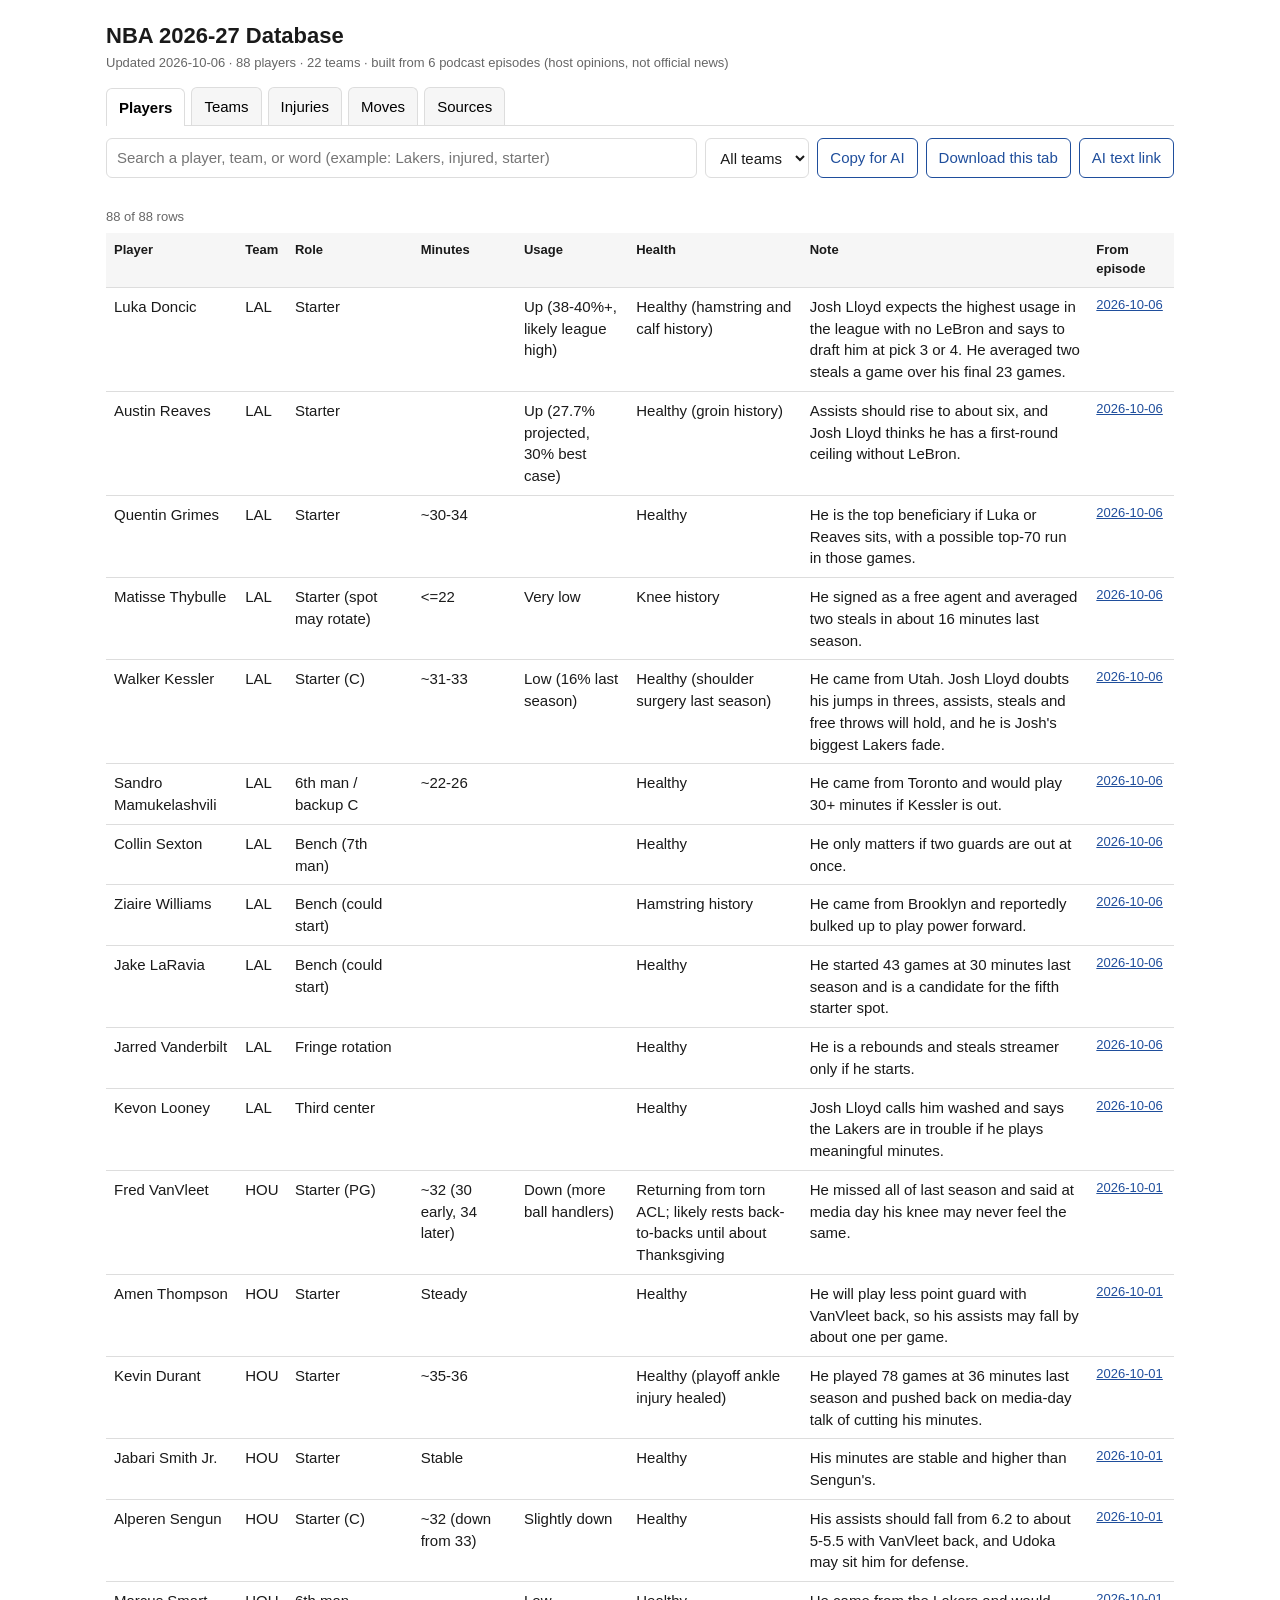
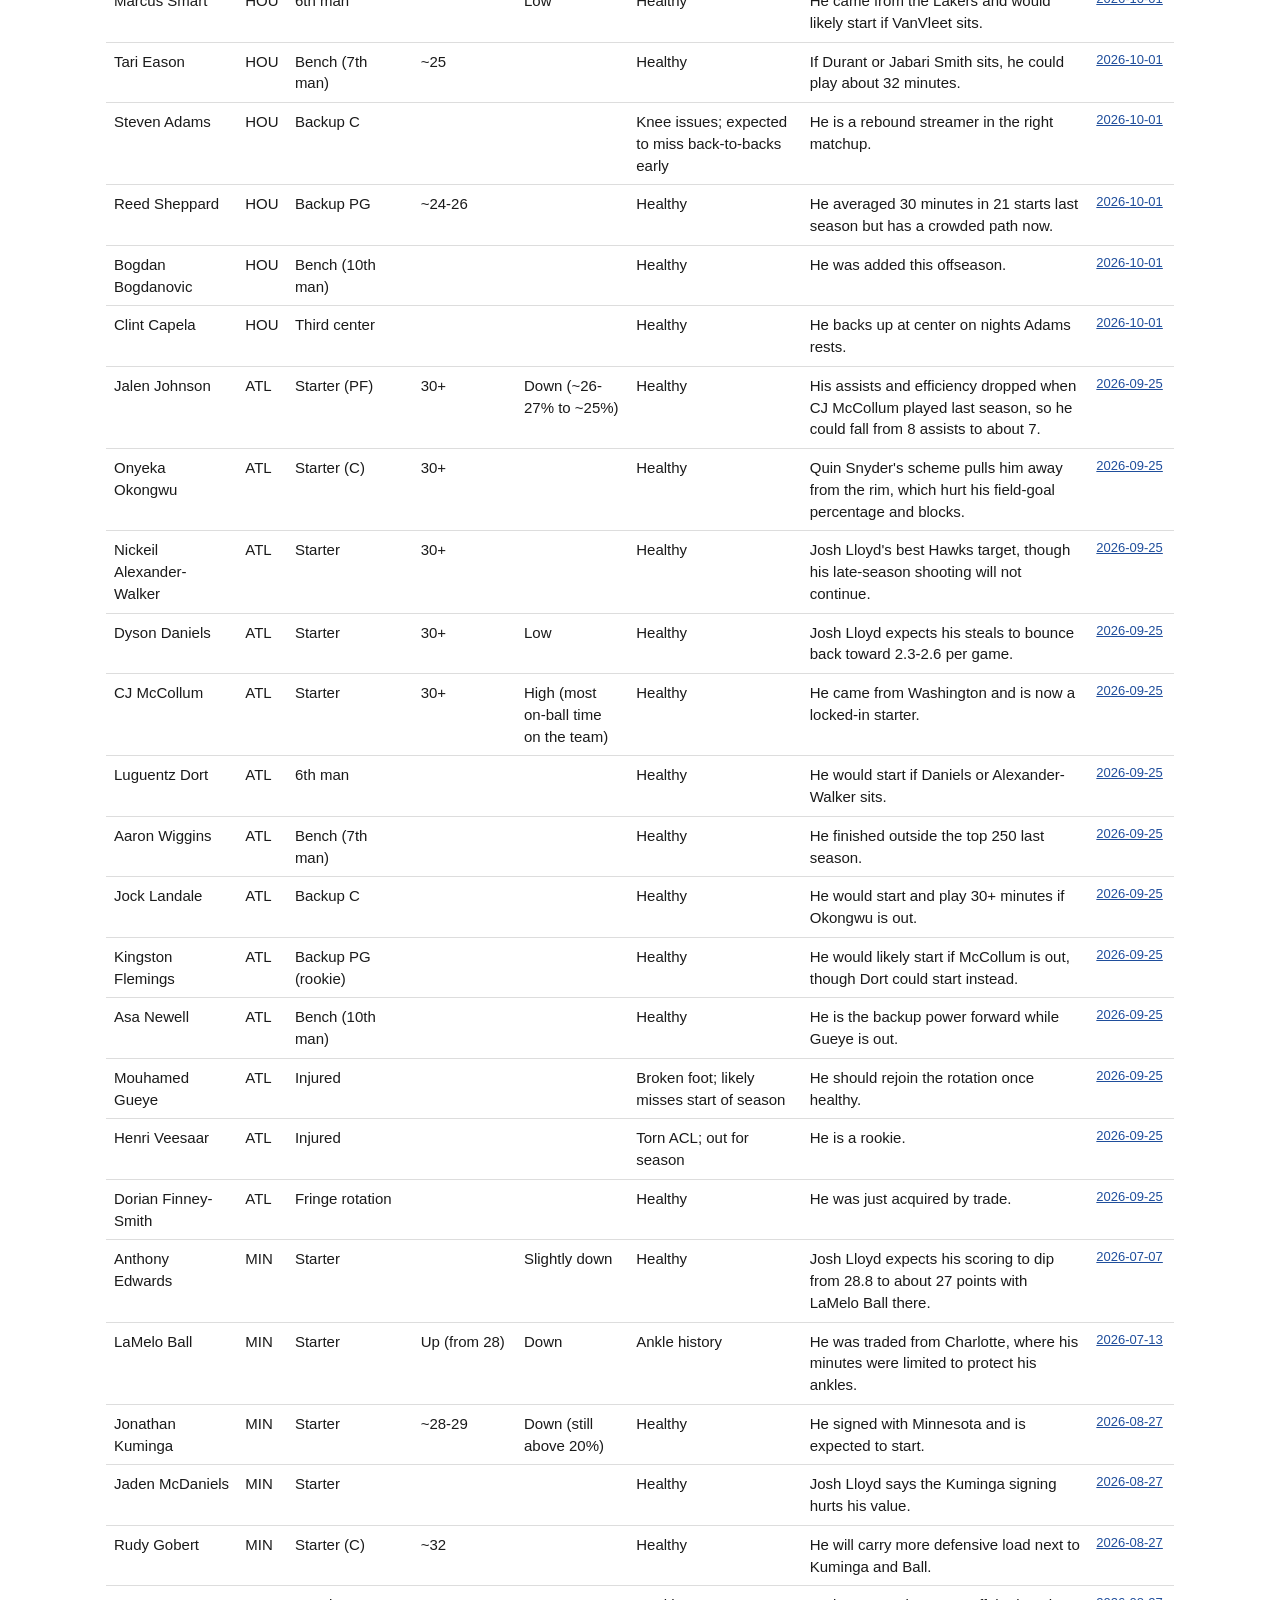
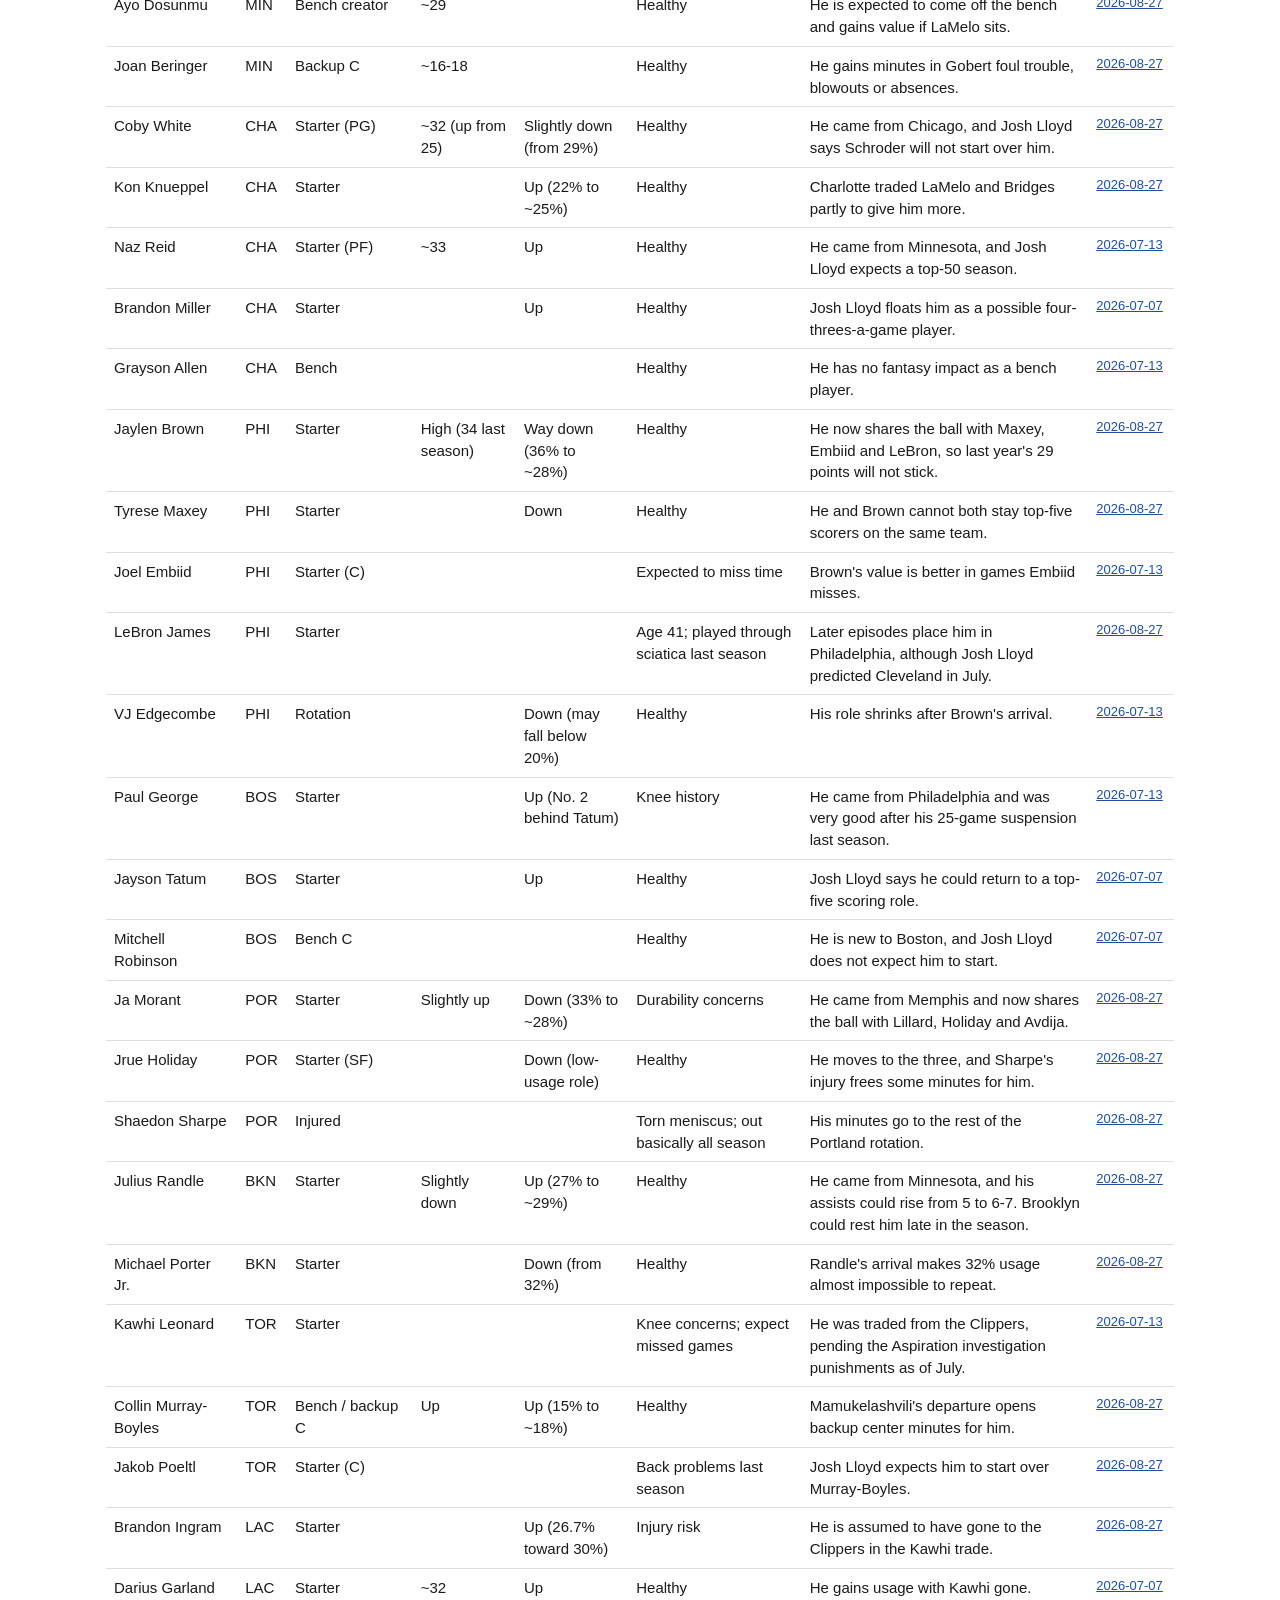
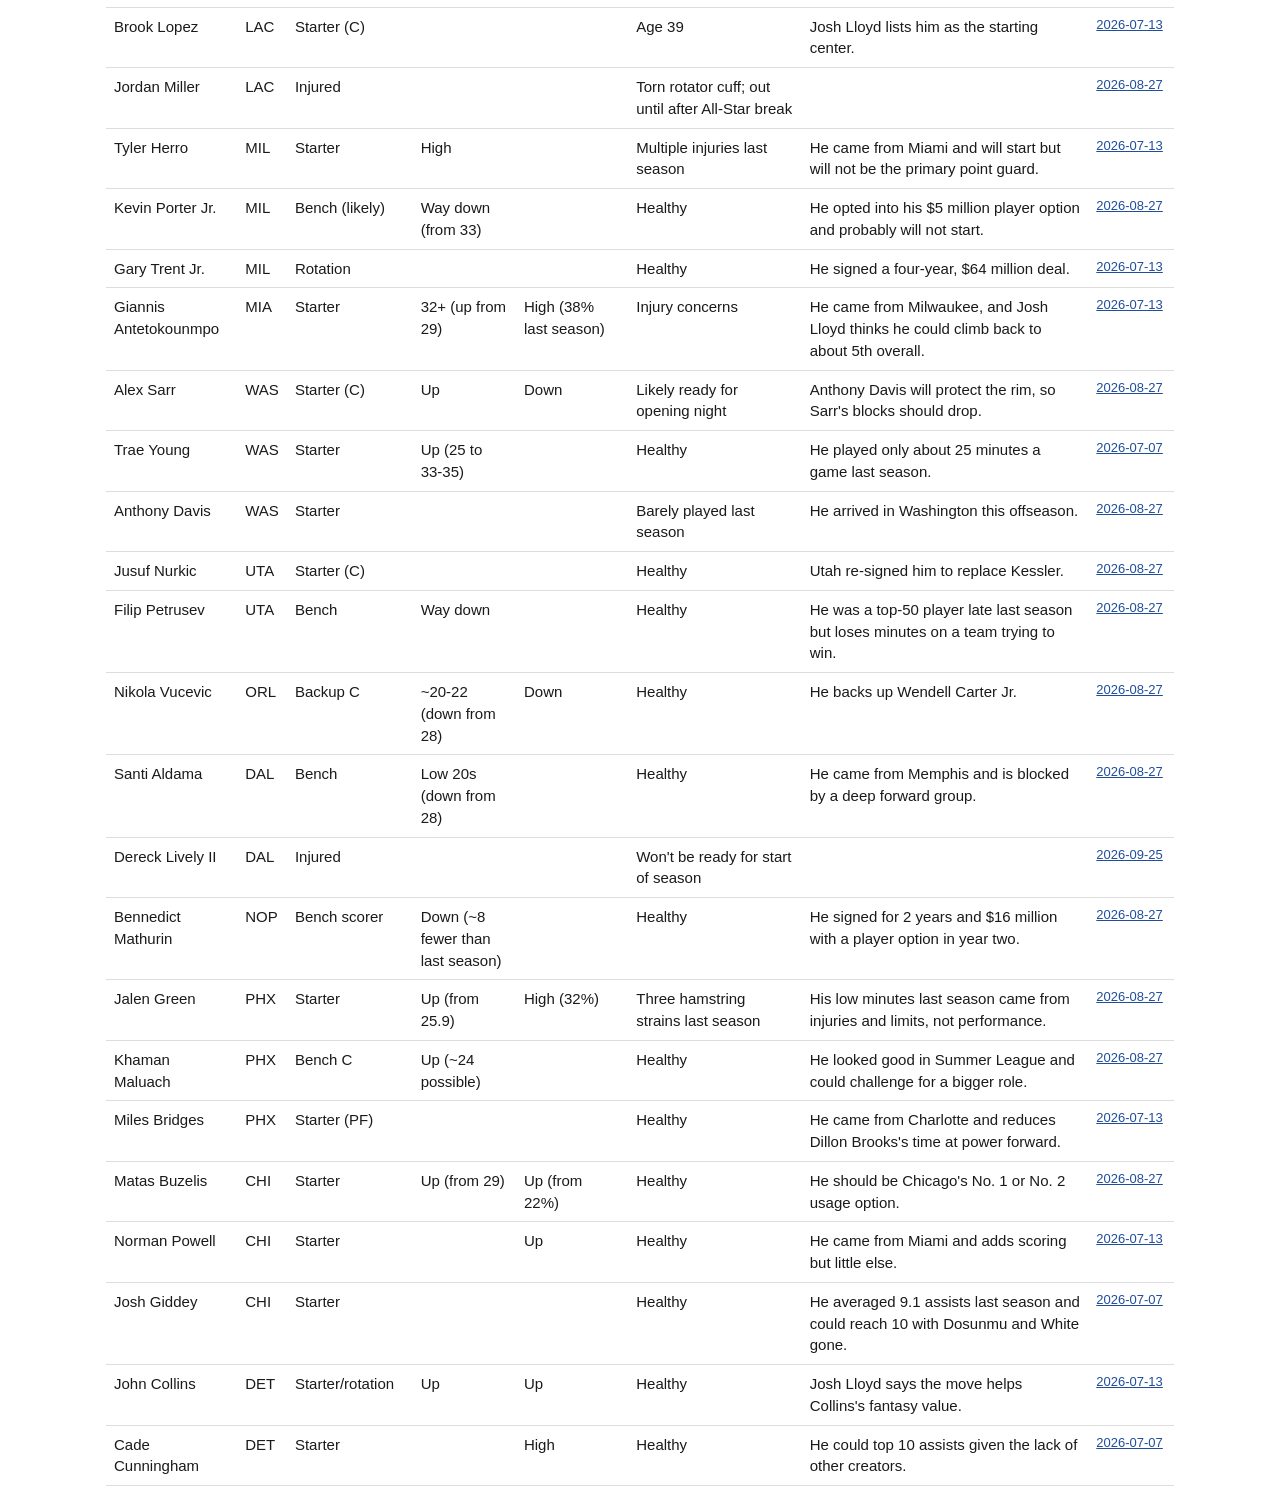
==== index.html @ 916288e7 "Build NBA 2026-27 database site with first 6 episodes Co-Authored-By: Claude Opus 5.5 <noreply@anthr" ====
<!doctype html>
<html lang="en">
<head>
<meta charset="utf-8">
<meta name="viewport" content="width=device-width, initial-scale=1">
<title>NBA 2026-27 Database</title>
<style>
  :root { --text:#1a1a1a; --muted:#666; --line:#ddd; --soft:#f6f6f6; --accent:#1f4e9c; }
  * { box-sizing:border-box; }
  body { margin:0; background:#fff; color:var(--text); font:15px/1.45 -apple-system, "Segoe UI", Roboto, Helvetica, Arial, sans-serif; }
  .wrap { max-width:1100px; margin:0 auto; padding:16px; }
  h1 { font-size:22px; margin:4px 0 2px; }
  .sub { color:var(--muted); font-size:13px; margin-bottom:14px; }
  .tabs { display:flex; flex-wrap:wrap; gap:6px; border-bottom:1px solid var(--line); margin-bottom:12px; }
  .tabs button { border:1px solid var(--line); border-bottom:none; background:var(--soft); padding:8px 12px; font:inherit; cursor:pointer; border-radius:6px 6px 0 0; }
  .tabs button.on { background:#fff; font-weight:600; position:relative; top:1px; }
  .bar { display:flex; flex-wrap:wrap; gap:8px; margin-bottom:12px; }
  .bar input, .bar select { font:inherit; padding:8px 10px; border:1px solid var(--line); border-radius:6px; background:#fff; color:var(--text); }
  .bar input { flex:1 1 220px; min-width:0; }
  .btn { font:inherit; padding:8px 12px; border:1px solid var(--accent); color:var(--accent); background:#fff; border-radius:6px; cursor:pointer; text-decoration:none; }
  .btn:hover { background:#eef3fb; }
  .count { color:var(--muted); font-size:13px; margin-bottom:6px; }
  table { width:100%; border-collapse:collapse; }
  th, td { text-align:left; vertical-align:top; padding:8px; border-bottom:1px solid var(--line); }
  th { background:var(--soft); font-size:13px; position:sticky; top:0; }
  td.small { font-size:13px; color:var(--muted); white-space:nowrap; }
  a { color:var(--accent); }
  .msg { color:var(--muted); font-size:13px; min-height:18px; }
  @media (max-width:720px) {
    thead { display:none; }
    table, tbody, tr, td { display:block; width:100%; }
    tr { border:1px solid var(--line); border-radius:8px; margin-bottom:10px; padding:6px 4px; }
    td { border:none; padding:3px 8px; }
    td::before { content:attr(data-label) ": "; font-weight:600; color:var(--muted); }
    td.small { white-space:normal; }
  }
</style>
</head>
<body>
<div class="wrap">
  <h1>NBA 2026-27 Database</h1>
  <div class="sub" id="sub">Loading…</div>

  <div class="tabs" id="tabs"></div>

  <div class="bar">
    <input id="q" type="search" placeholder="Search a player, team, or word (example: Lakers, injured, starter)">
    <select id="team"><option value="">All teams</option></select>
    <button class="btn" id="copy">Copy for AI</button>
    <button class="btn" id="dl">Download this tab</button>
    <a class="btn" href="ai.txt" target="_blank" rel="noopener">AI text link</a>
  </div>
  <div class="msg" id="msg"></div>
  <div class="count" id="count"></div>
  <div style="overflow-x:auto"><table id="tbl"><thead></thead><tbody></tbody></table></div>
</div>

<script>
const TABS = {
  players:  { label:"Players",  cols:[["player","Player"],["team","Team"],["role","Role"],["minutes","Minutes"],["usage","Usage"],["status","Health"],["note","Note"]] },
  teams:    { label:"Teams",    cols:[["team","Team"],["starters","Projected starters"],["bench","Bench order"],["backup_c","Backup C"],["coach","Coach"],["notes","Notes"]] },
  injuries: { label:"Injuries", cols:[["player","Player"],["team","Team"],["status","Health"],["note","Note"]] },
  moves:    { label:"Moves",    cols:[["player","Player"],["from","From"],["to","To"],["type","Type"],["note","Note"]] },
  sources:  { label:"Sources",  cols:[["date","Date"],["show","Show"],["title","Episode"],["url","Link"]] }
};
let db = null, tab = "players";
const $ = id => document.getElementById(id);
const esc = s => String(s ?? "").replace(/[&<>"]/g, c => ({"&":"&amp;","<":"&lt;",">":"&gt;",'"':"&quot;"}[c]));

function srcFor(r){ return db.sources.find(s => s.id === r.source) || null; }

function rows() {
  const q = $("q").value.trim().toLowerCase();
  const t = $("team").value;
  return db[tab].filter(r => {
    if (t && tab !== "sources") {
      const teamHit = r.team === t || r.to === t || r.from === t;
      if (!teamHit) return false;
    }
    if (!q) return true;
    return Object.values(r).join(" ").toLowerCase().includes(q);
  });
}

function render() {
  document.querySelectorAll("#tabs button").forEach(b => b.classList.toggle("on", b.dataset.t === tab));
  const cols = TABS[tab].cols;
  const showSrc = tab !== "sources";
  $("tbl").tHead.innerHTML = "<tr>" + cols.map(c => `<th>${c[1]}</th>`).join("") + (showSrc ? "<th>From episode</th>" : "") + "</tr>";
  const list = rows();
  $("count").textContent = `${list.length} of ${db[tab].length} rows`;
  $("tbl").tBodies[0].innerHTML = list.map(r => {
    const cells = cols.map(([k, label]) => {
      let v = esc(r[k]);
      if (k === "url") v = `<a href="${esc(r.url)}" target="_blank" rel="noopener">Watch</a>`;
      return `<td data-label="${label}">${v}</td>`;
    }).join("");
    let s = "";
    if (showSrc) { const so = srcFor(r); s = `<td class="small" data-label="From episode">${so ? `<a href="${esc(so.url)}" target="_blank" rel="noopener">${esc(so.date)}</a>` : ""}</td>`; }
    return `<tr>${cells}${s}</tr>`;
  }).join("");
}

function csvOf(list) {
  const cols = TABS[tab].cols.map(c => c[0]);
  const head = tab === "sources" ? cols : cols.concat(["source_date","source_url"]);
  const q = v => `"${String(v ?? "").replace(/"/g,'""')}"`;
  const lines = [head.join(",")].concat(list.map(r => {
    const base = cols.map(c => q(r[c]));
    if (tab !== "sources") { const so = srcFor(r) || {}; base.push(q(so.date), q(so.url)); }
    return base.join(",");
  }));
  return lines.join("\n");
}

$("dl").onclick = () => {
  const blob = new Blob([csvOf(rows())], { type:"text/csv" });
  const a = document.createElement("a");
  a.href = URL.createObjectURL(blob);
  a.download = `nba-2026-27-${tab}.csv`;
  a.click();
  setTimeout(() => URL.revokeObjectURL(a.href), 1000);
};

$("copy").onclick = async () => {
  try {
    const txt = await (await fetch("ai.txt", { cache:"no-store" })).text();
    await navigator.clipboard.writeText(txt);
    $("msg").textContent = "Copied the whole database as text. Paste it into any AI chat.";
  } catch (e) {
    $("msg").innerHTML = 'Copy was blocked by your browser. Open the <a href="ai.txt" target="_blank">AI text link</a> and copy from there.';
  }
};

$("q").oninput = render;
$("team").onchange = render;

fetch("data/db.json", { cache:"no-store" }).then(r => r.json()).then(d => {
  db = d;
  $("sub").textContent = `Updated ${d.updated} · ${d.players.length} players · ${d.teams.length} teams · built from ${d.sources.length} podcast episodes (host opinions, not official news)`;
  $("tabs").innerHTML = Object.entries(TABS).map(([k,v]) => `<button data-t="${k}">${v.label}</button>`).join("");
  document.querySelectorAll("#tabs button").forEach(b => b.onclick = () => { tab = b.dataset.t; render(); });
  const teams = [...new Set(d.teams.map(t => t.team).concat(d.players.map(p => p.team)))].filter(Boolean).sort();
  $("team").innerHTML = '<option value="">All teams</option>' + teams.map(t => `<option>${t}</option>`).join("");
  render();
}).catch(() => { $("sub").textContent = "Could not load the data file."; });
</script>
</body>
</html>
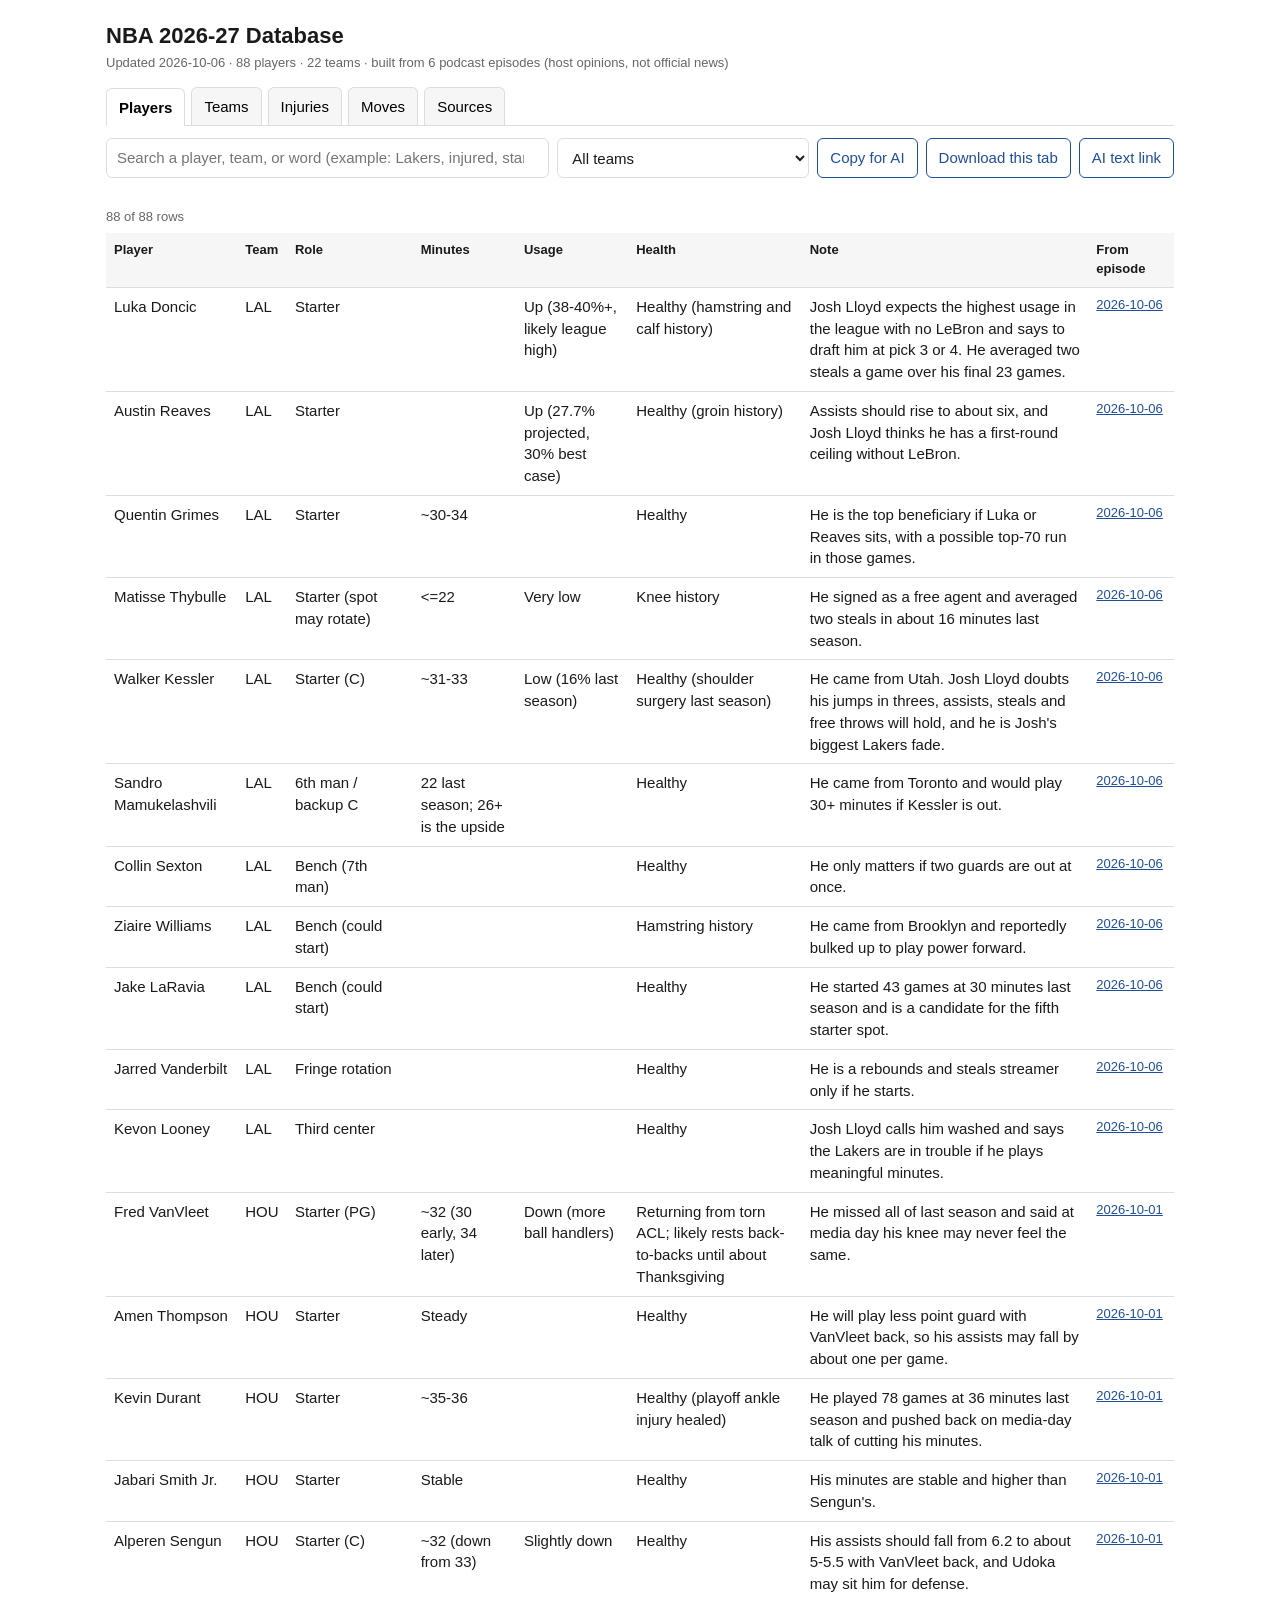
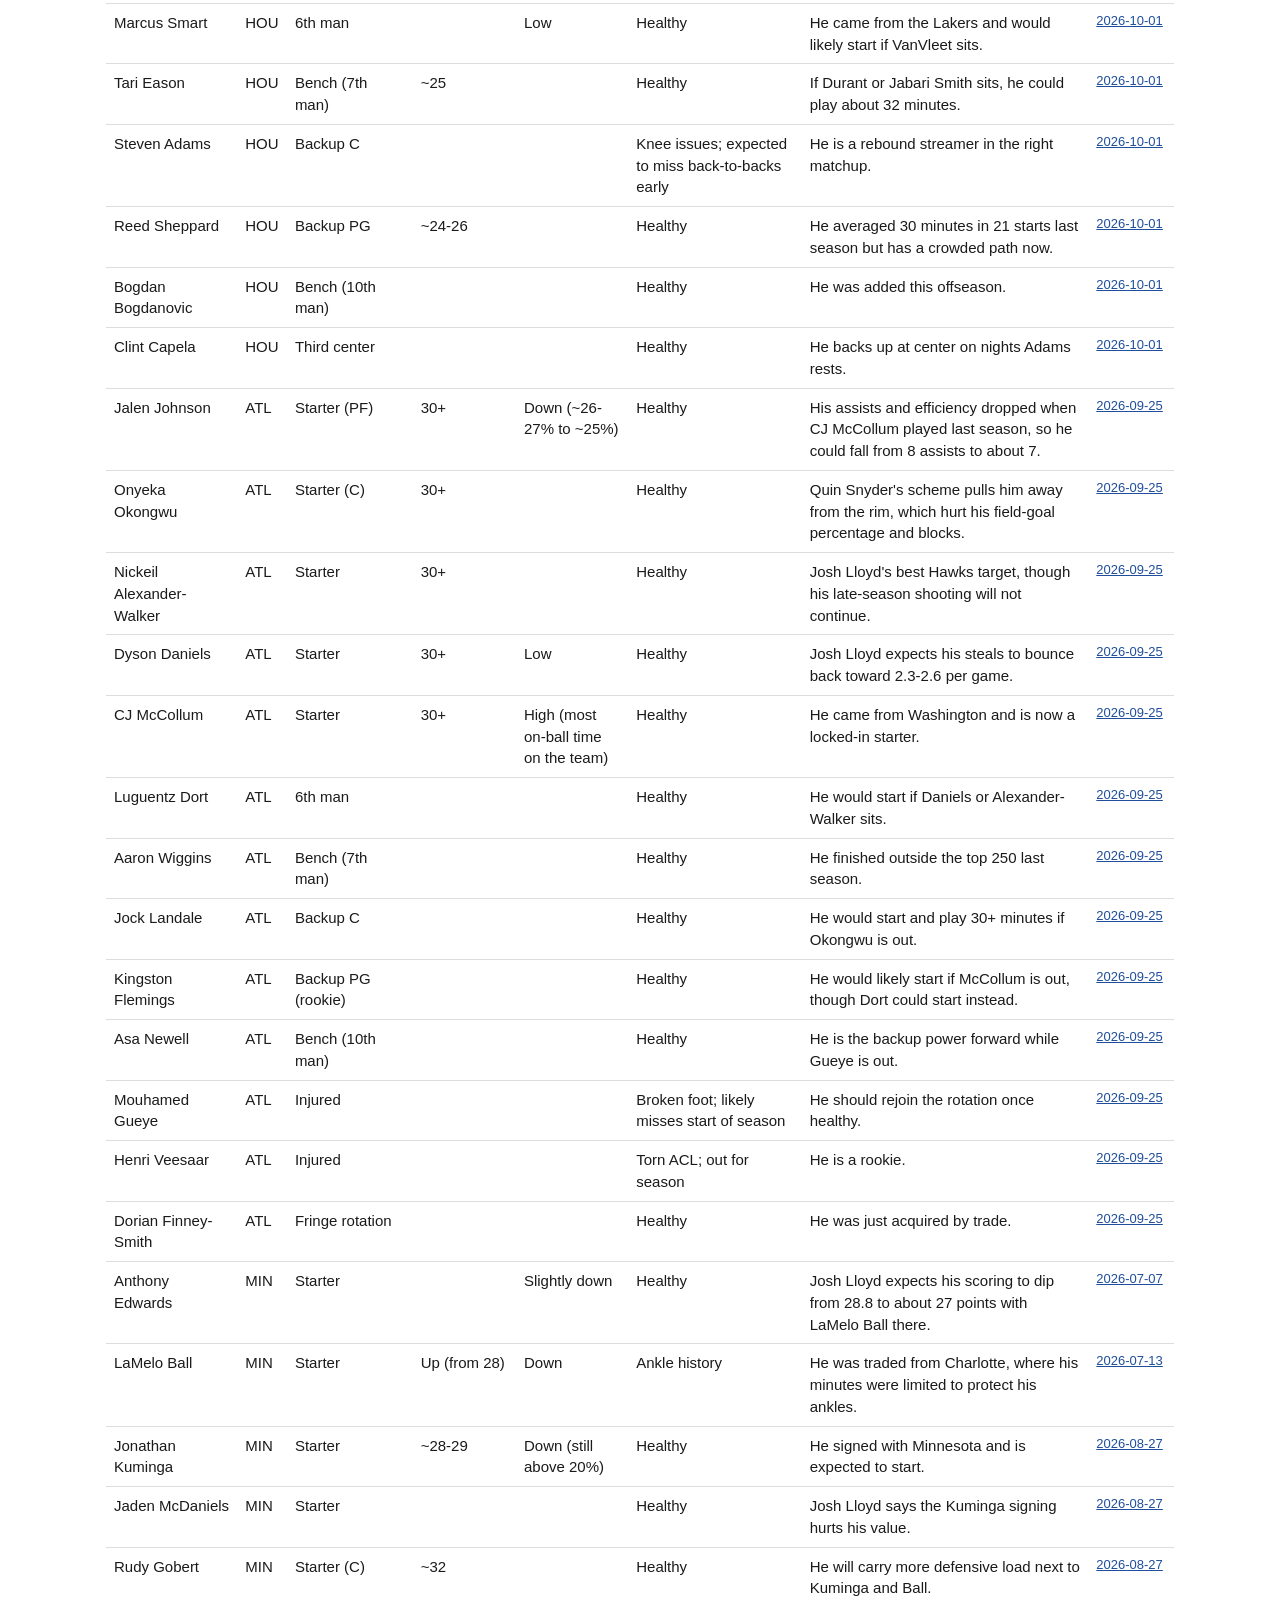
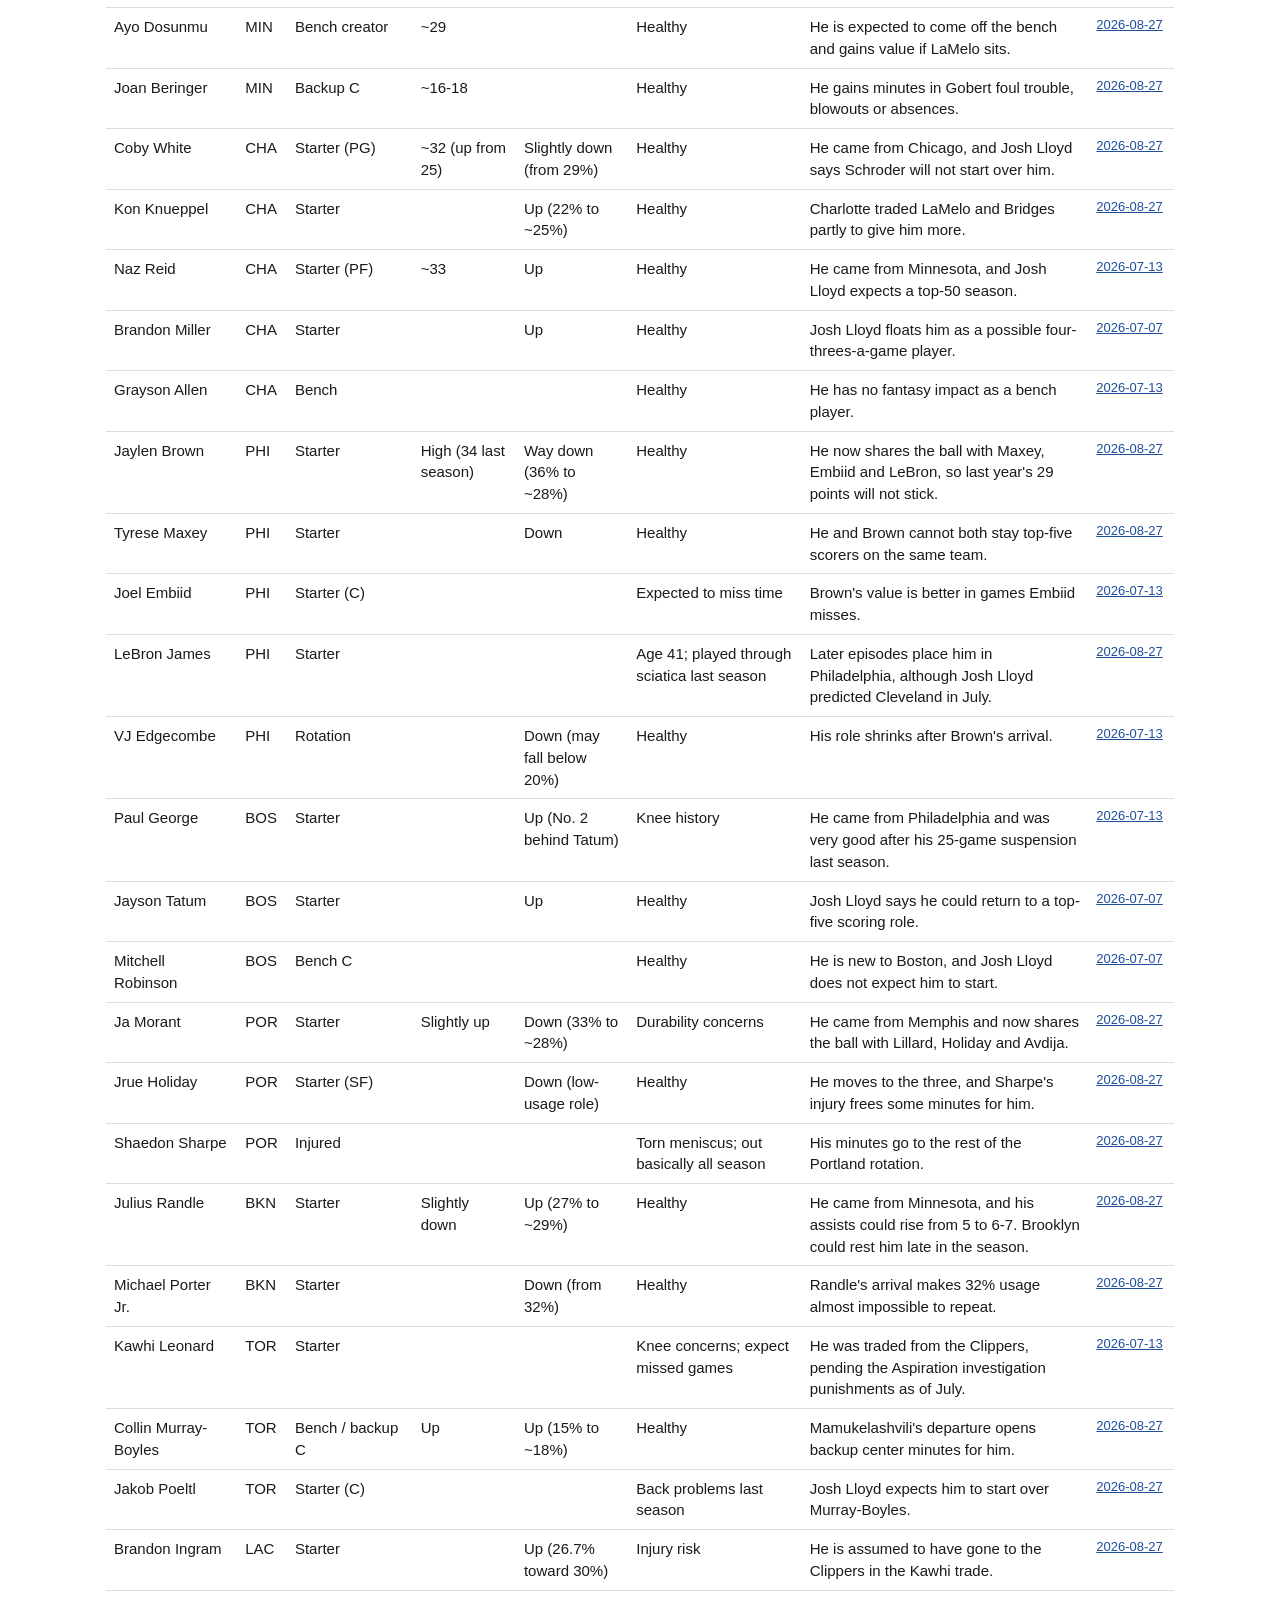
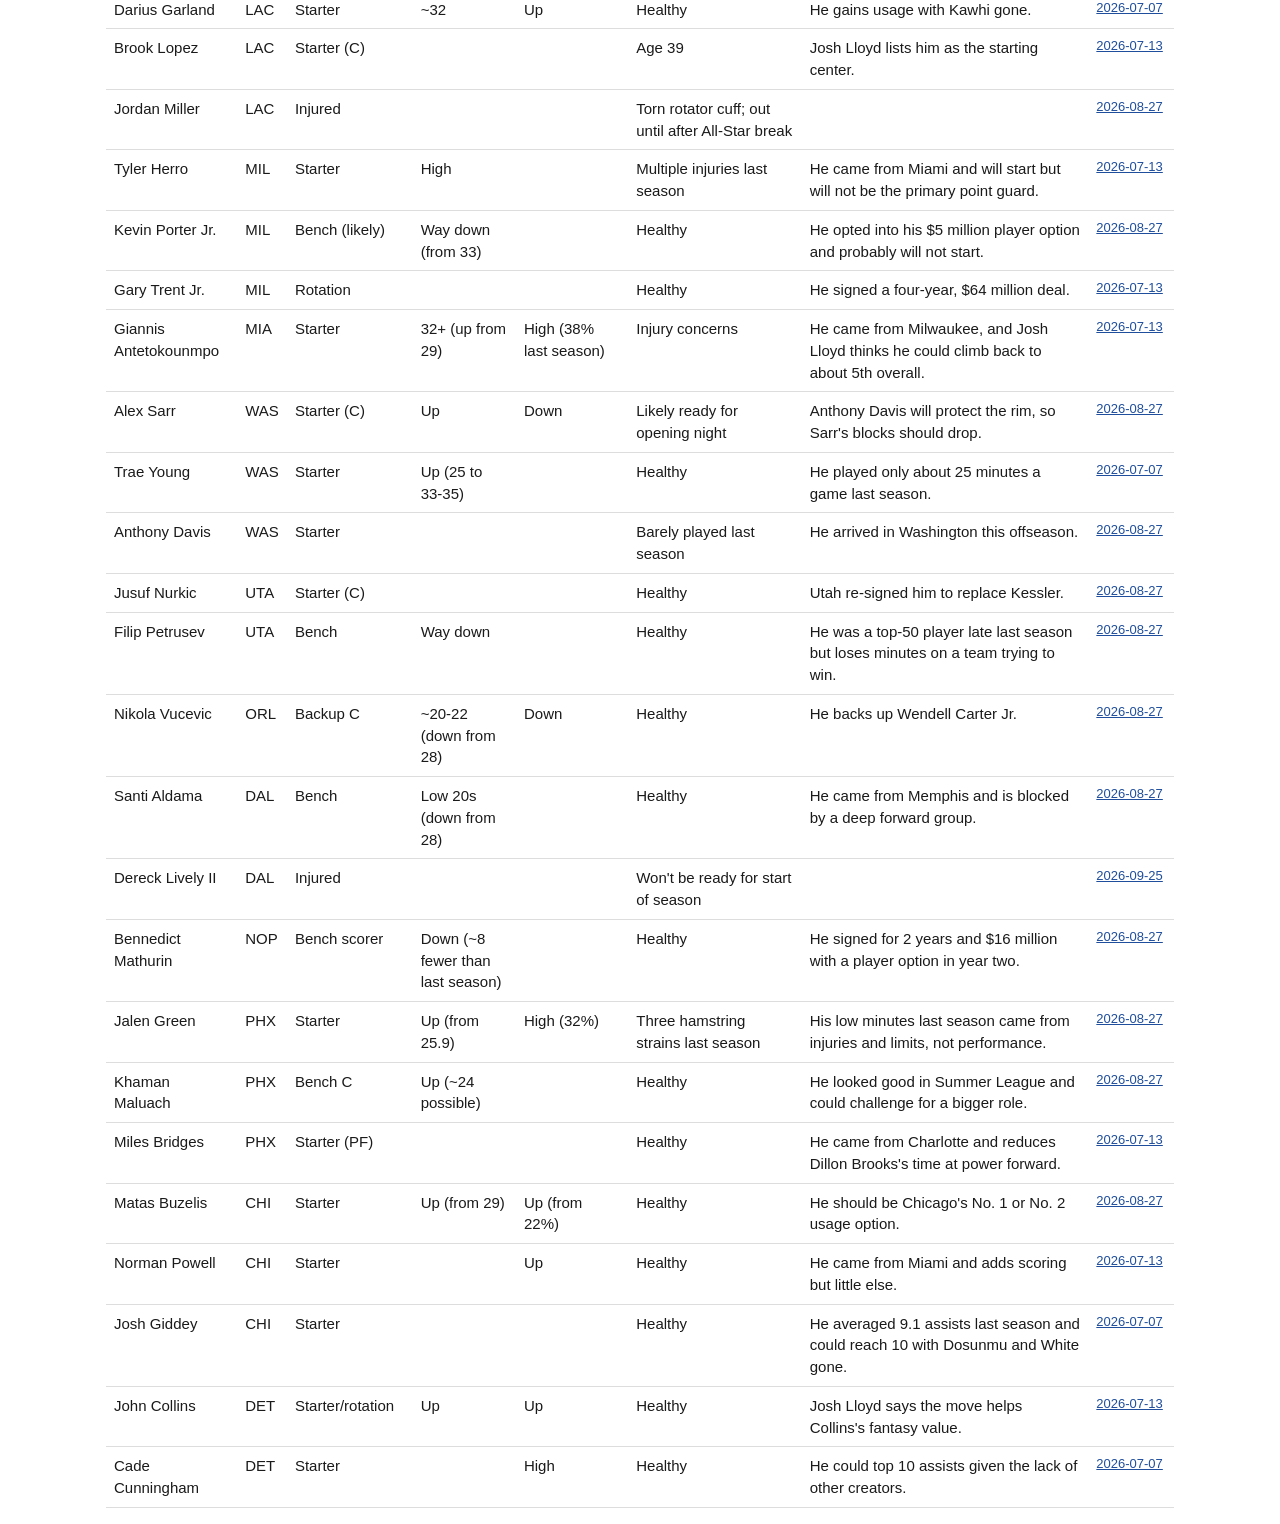
==== commit 3a31cd62: "Team-name search, tidy phone view Co-Authored-By: Claude Opus 5.5 <noreply@anthropic.com> Claude-Ses" ====
--- a/index.html
+++ b/index.html
@@ -33,6 +33,7 @@
     td { border:none; padding:3px 8px; }
     td::before { content:attr(data-label) ": "; font-weight:600; color:var(--muted); }
     td.small { white-space:normal; }
+    td:empty { display:none; }
   }
 </style>
 </head>
@@ -64,6 +65,7 @@
   sources:  { label:"Sources",  cols:[["date","Date"],["show","Show"],["title","Episode"],["url","Link"]] }
 };
 let db = null, tab = "players";
+const NAMES = {ATL:"Atlanta Hawks",BOS:"Boston Celtics",BKN:"Brooklyn Nets",CHA:"Charlotte Hornets",CHI:"Chicago Bulls",CLE:"Cleveland Cavaliers",DAL:"Dallas Mavericks",DEN:"Denver Nuggets",DET:"Detroit Pistons",GSW:"Golden State Warriors",HOU:"Houston Rockets",IND:"Indiana Pacers",LAC:"LA Clippers",LAL:"Los Angeles Lakers",MEM:"Memphis Grizzlies",MIA:"Miami Heat",MIL:"Milwaukee Bucks",MIN:"Minnesota Timberwolves",NOP:"New Orleans Pelicans",NYK:"New York Knicks",OKC:"Oklahoma City Thunder",ORL:"Orlando Magic",PHI:"Philadelphia 76ers",PHX:"Phoenix Suns",POR:"Portland Trail Blazers",SAC:"Sacramento Kings",SAS:"San Antonio Spurs",TOR:"Toronto Raptors",UTA:"Utah Jazz",WAS:"Washington Wizards"};
 const $ = id => document.getElementById(id);
 const esc = s => String(s ?? "").replace(/[&<>"]/g, c => ({"&":"&amp;","<":"&lt;",">":"&gt;",'"':"&quot;"}[c]));
 
@@ -78,7 +80,8 @@
       if (!teamHit) return false;
     }
     if (!q) return true;
-    return Object.values(r).join(" ").toLowerCase().includes(q);
+    const extra = [r.team, r.to, r.from].map(c => NAMES[c] || "").join(" ");
+    return (Object.values(r).join(" ") + " " + extra).toLowerCase().includes(q);
   });
 }
 
@@ -141,7 +144,7 @@
   $("tabs").innerHTML = Object.entries(TABS).map(([k,v]) => `<button data-t="${k}">${v.label}</button>`).join("");
   document.querySelectorAll("#tabs button").forEach(b => b.onclick = () => { tab = b.dataset.t; render(); });
   const teams = [...new Set(d.teams.map(t => t.team).concat(d.players.map(p => p.team)))].filter(Boolean).sort();
-  $("team").innerHTML = '<option value="">All teams</option>' + teams.map(t => `<option>${t}</option>`).join("");
+  $("team").innerHTML = '<option value="">All teams</option>' + teams.map(t => `<option value="${t}">${t} – ${NAMES[t] || t}</option>`).join("");
   render();
 }).catch(() => { $("sub").textContent = "Could not load the data file."; });
 </script>
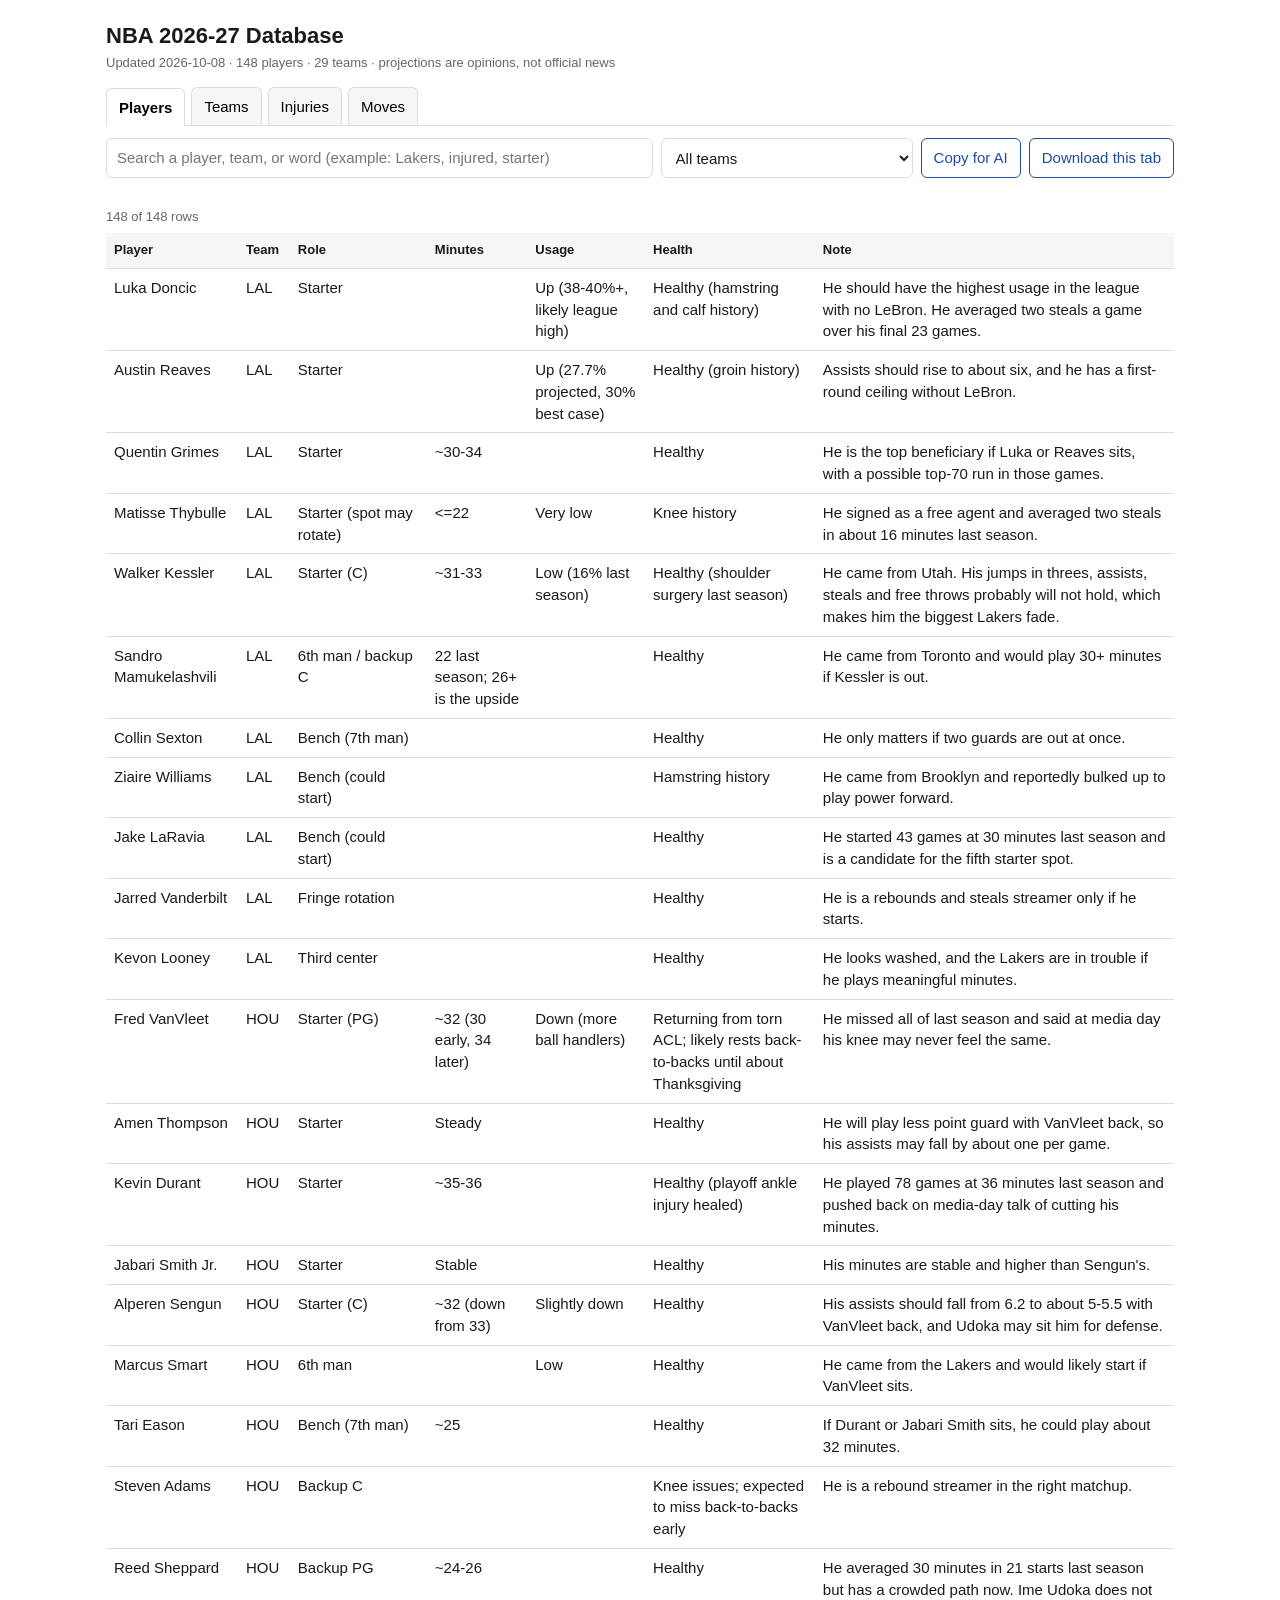
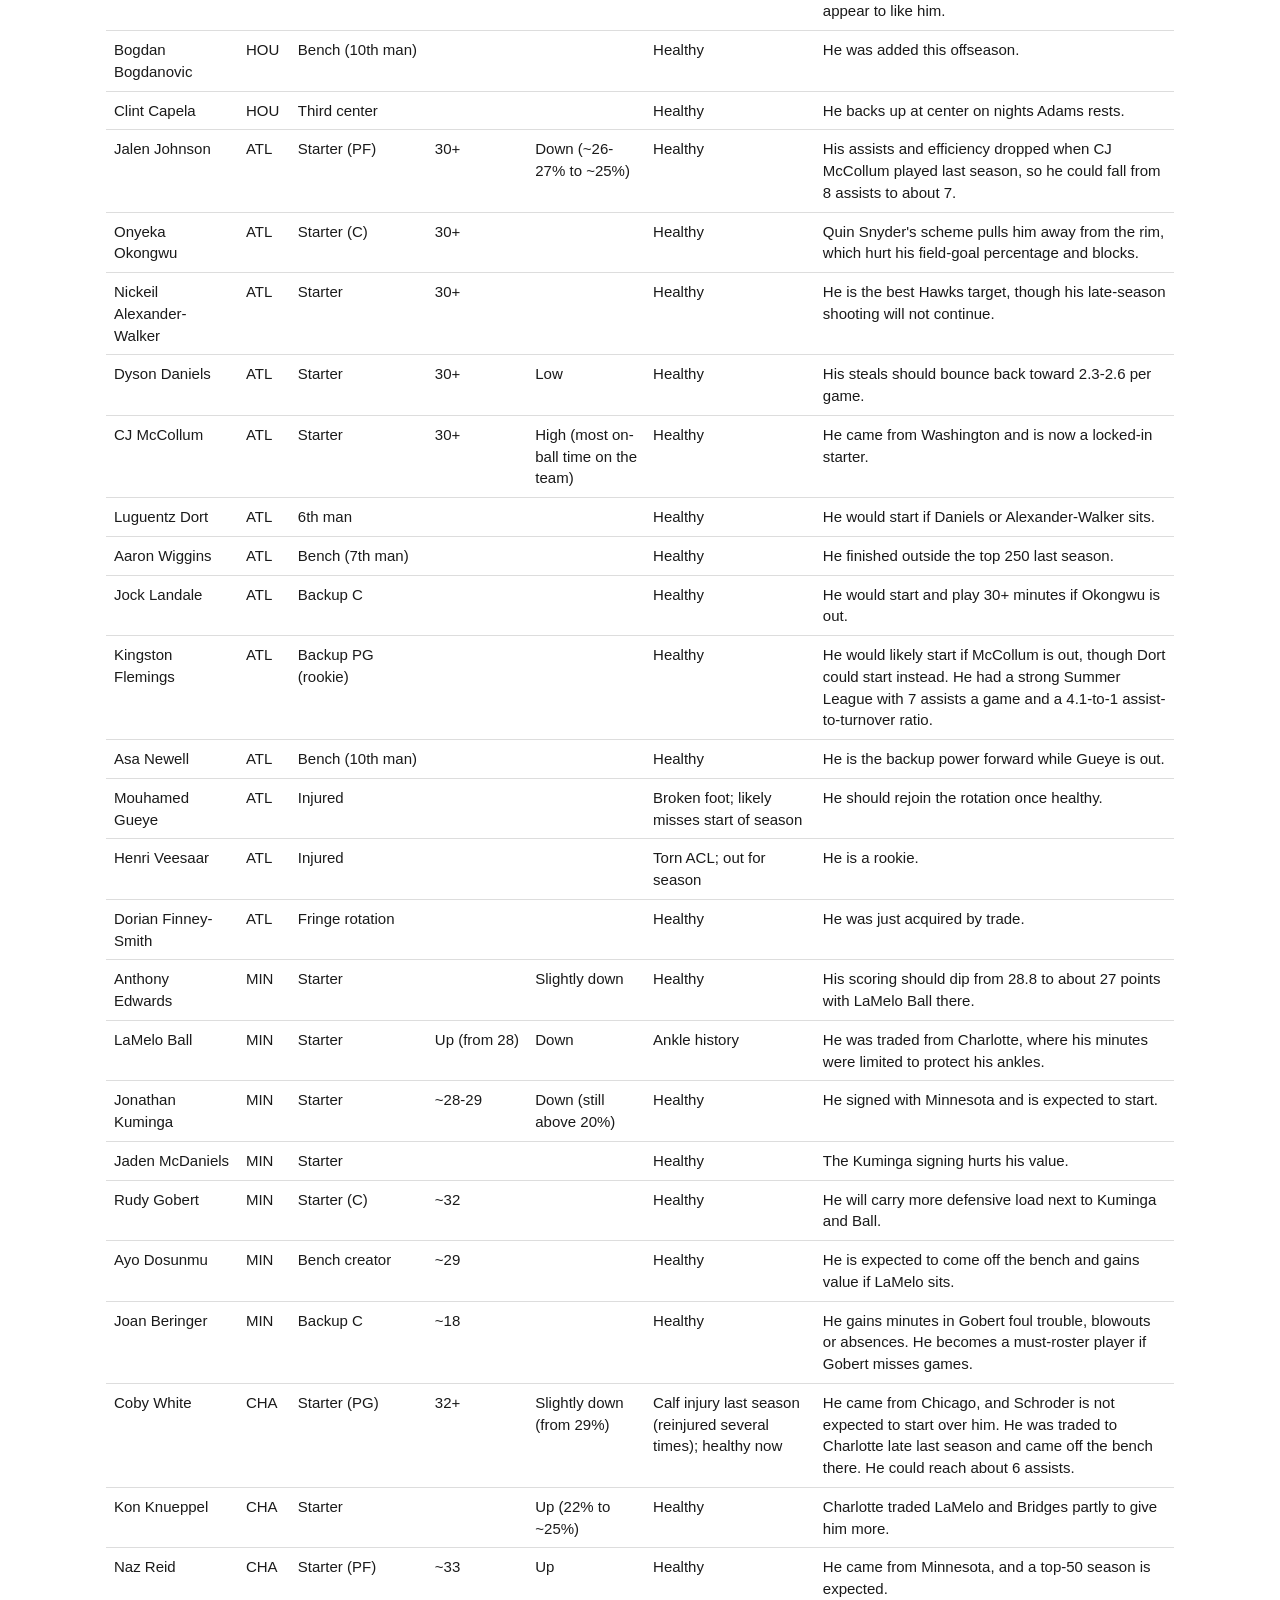
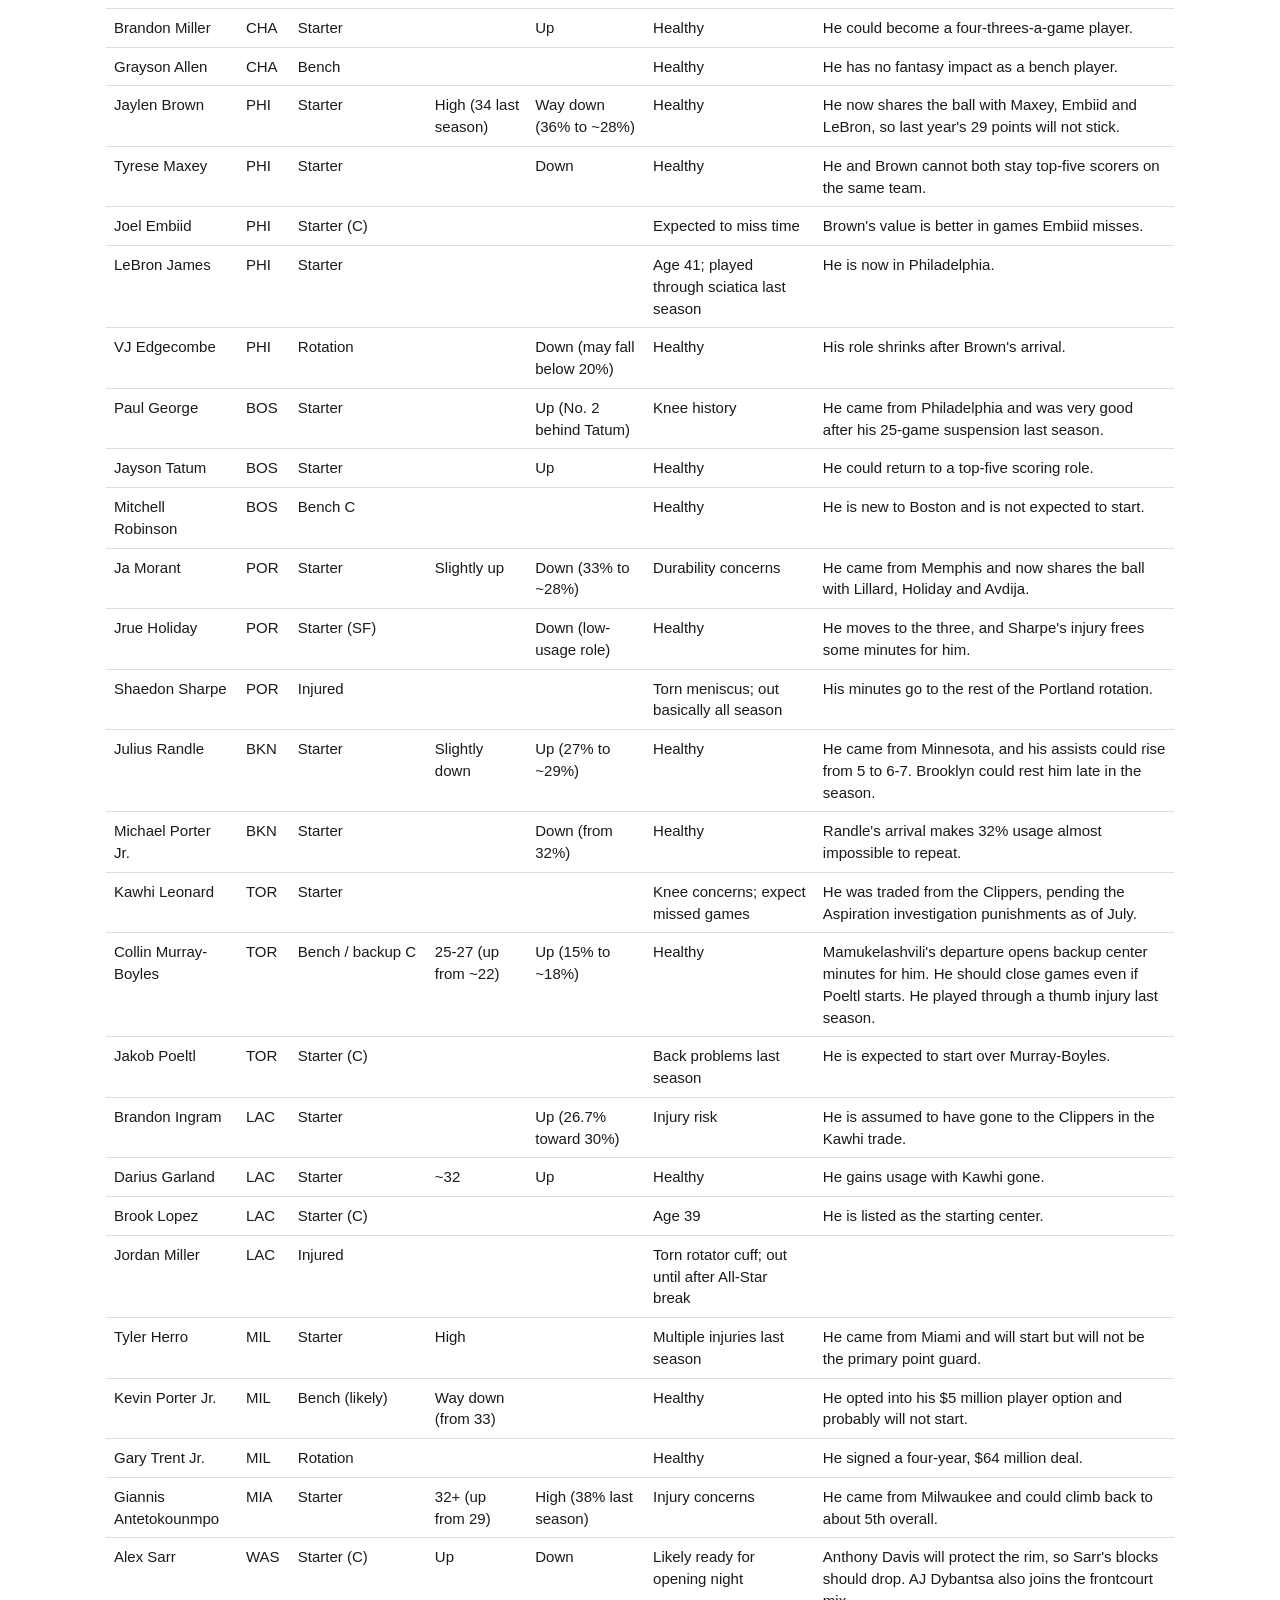
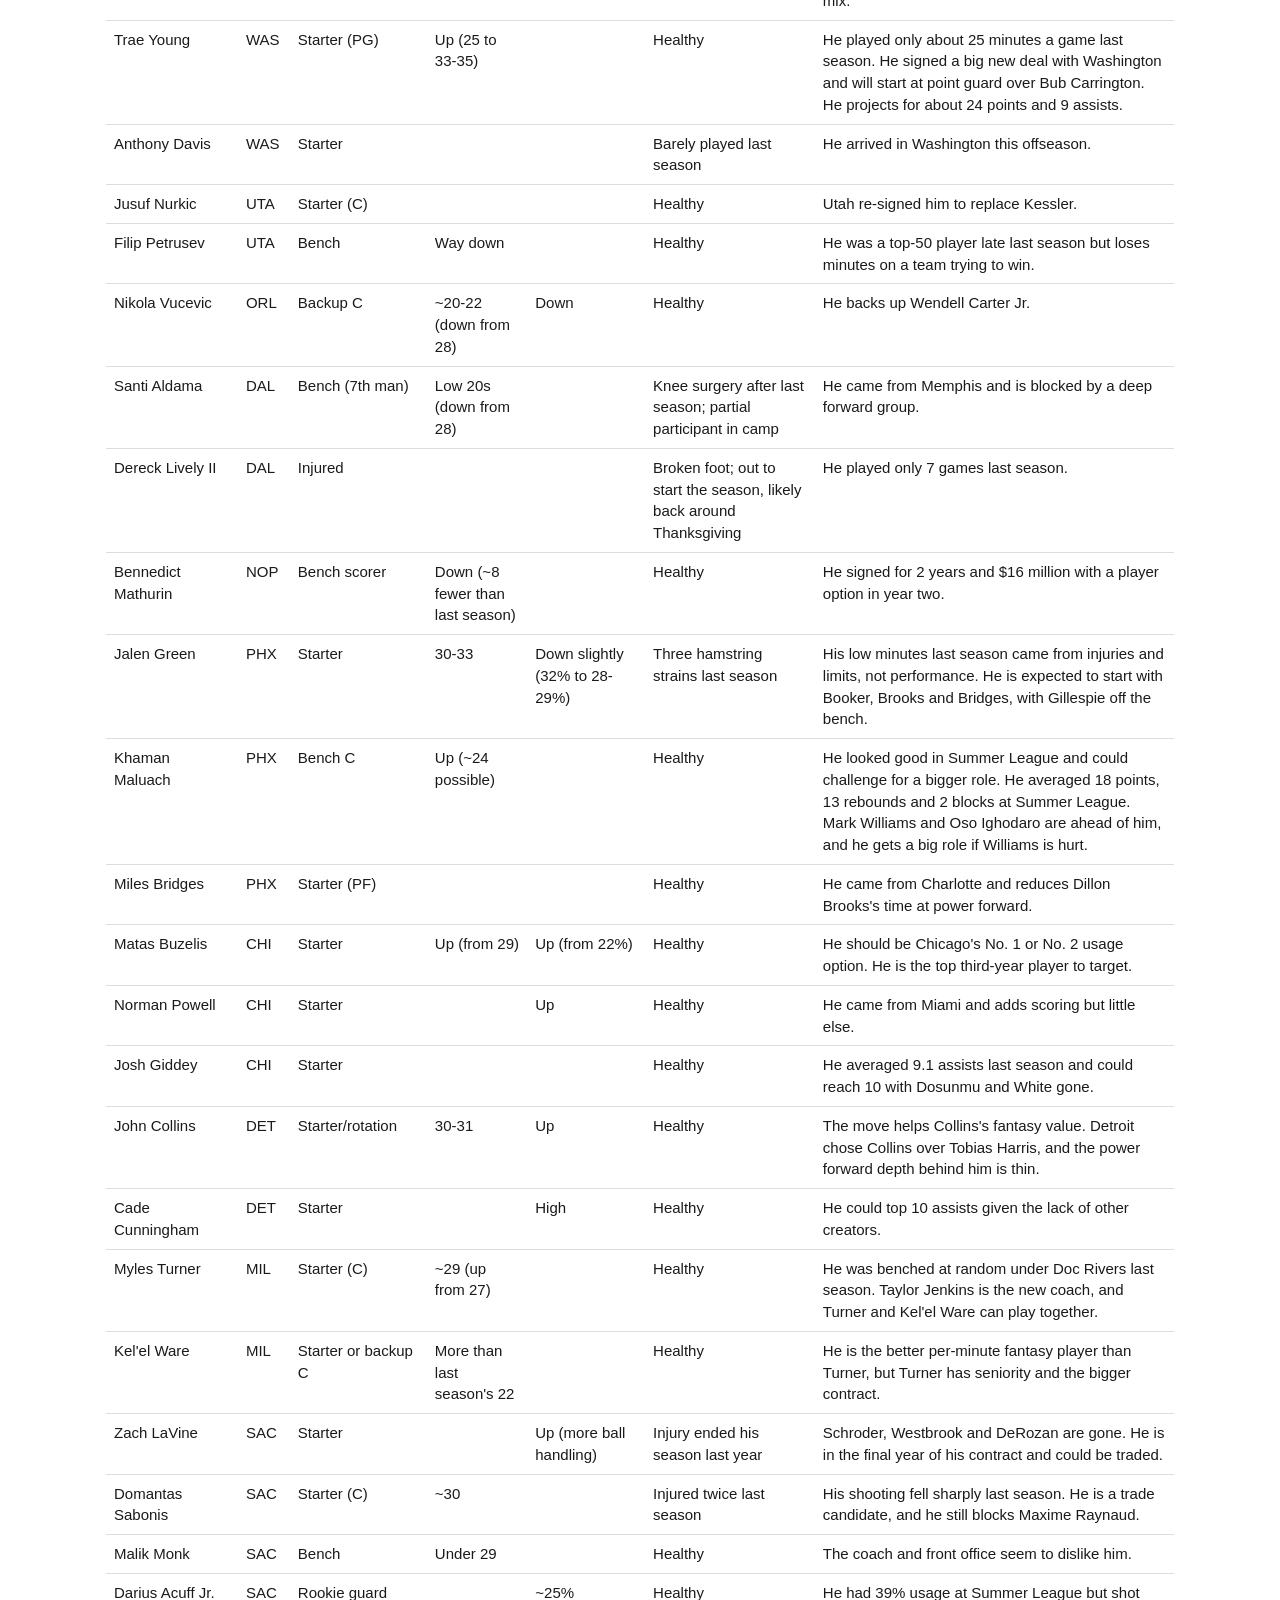
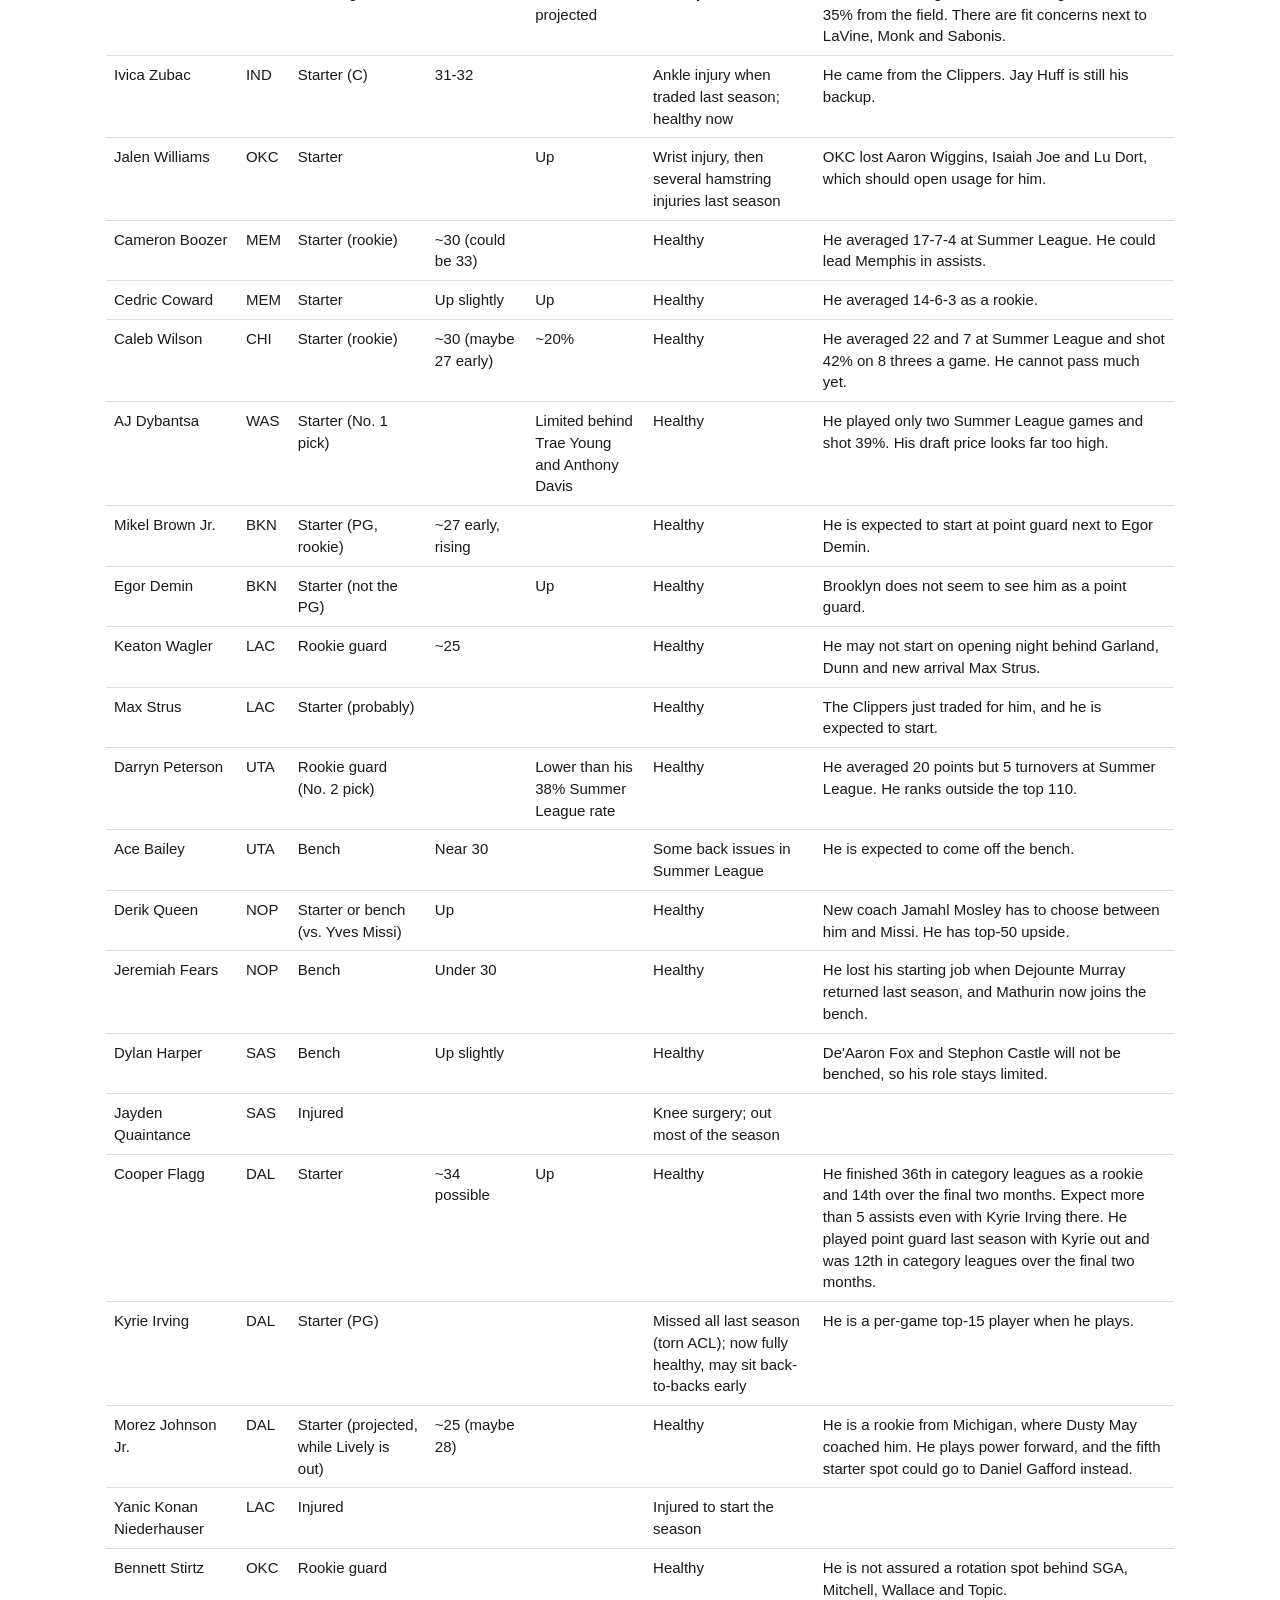
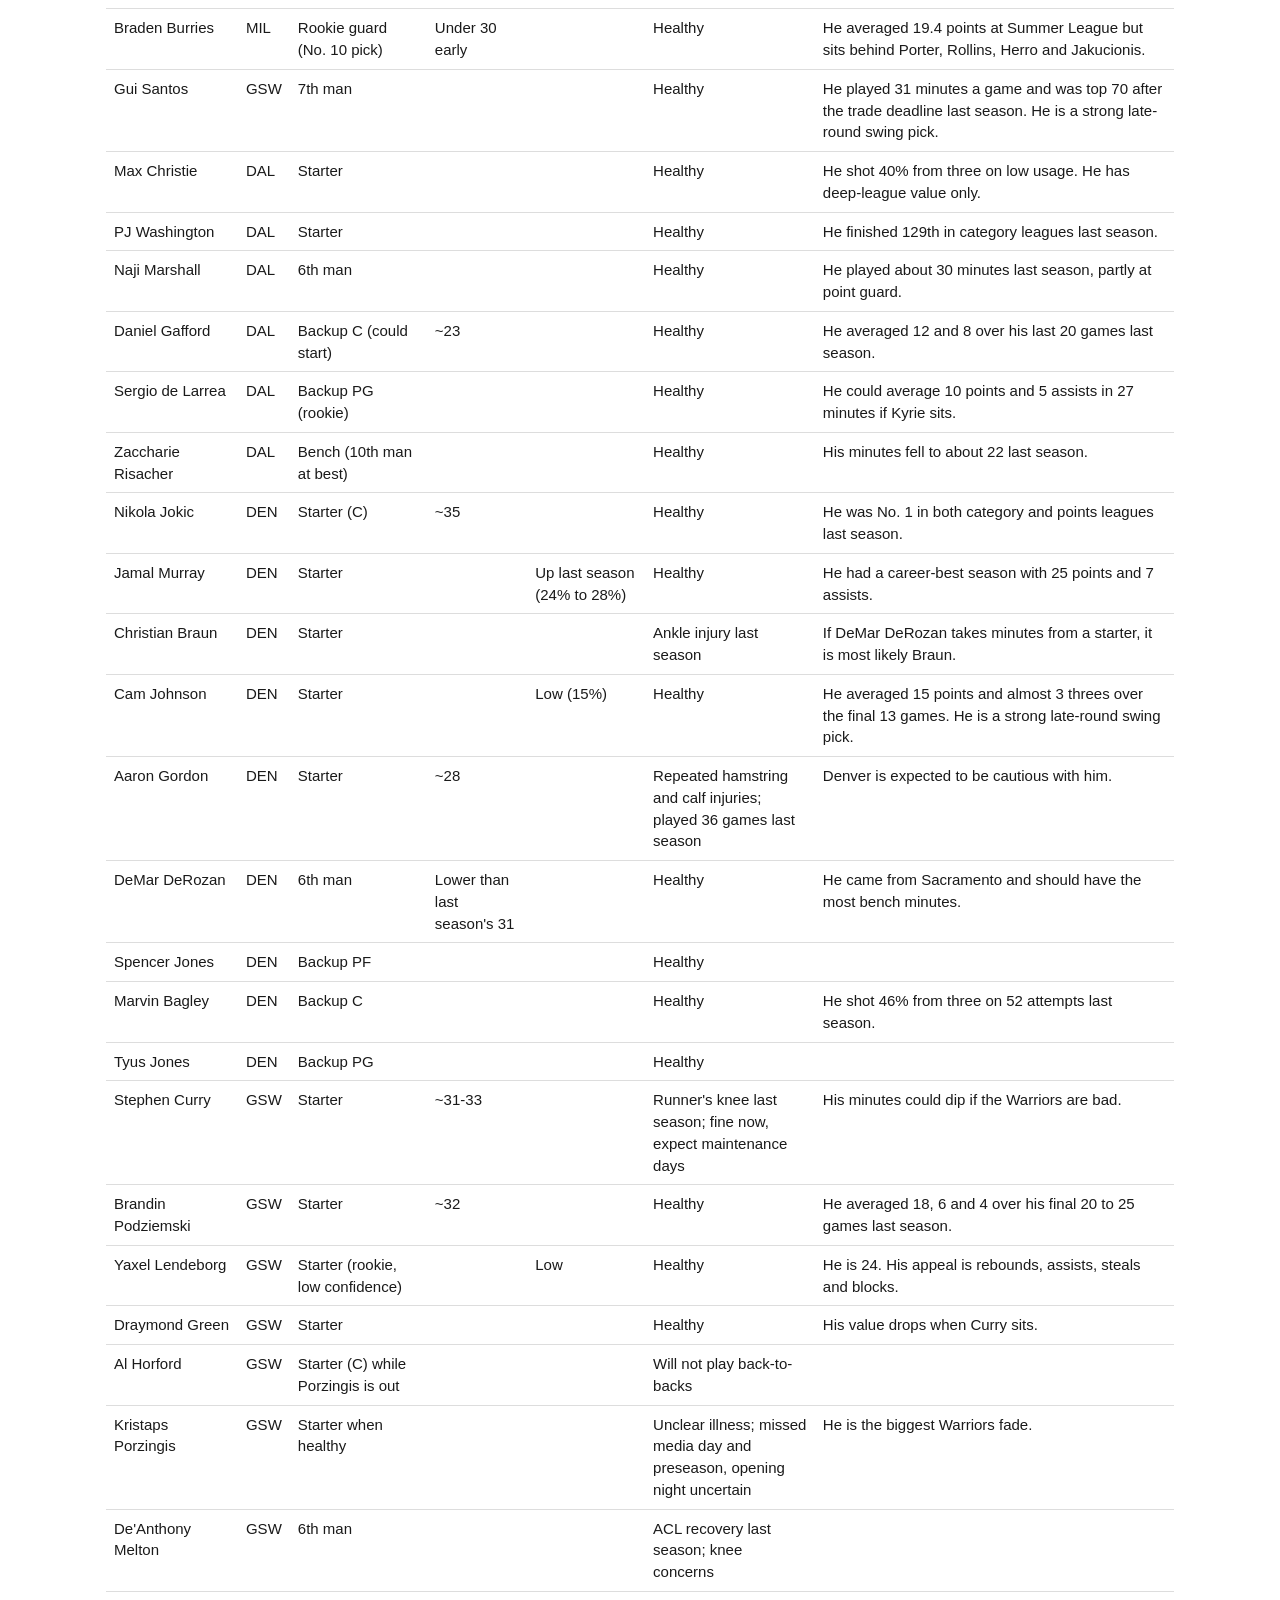
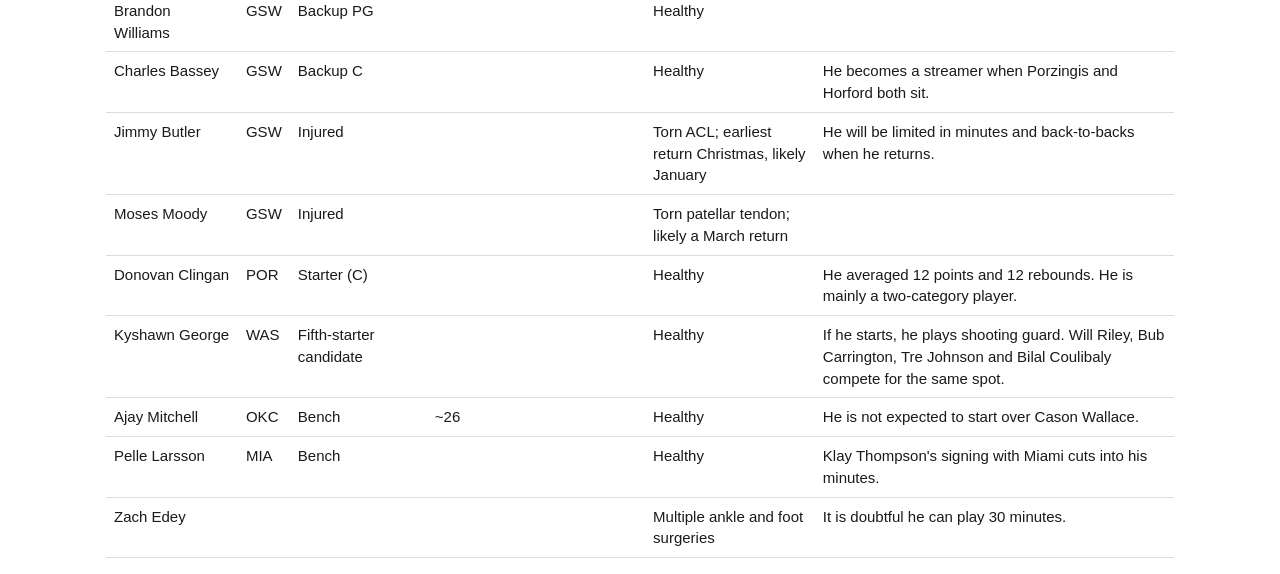
==== commit d8fb3ed8: "Remove Sources tab and episode links from GitHub page and Claude copy Co-Authored-By: Claude Opus 5." ====
--- a/index.html
+++ b/index.html
@@ -49,7 +49,6 @@
     <select id="team"><option value="">All teams</option></select>
     <button class="btn" id="copy">Copy for AI</button>
     <button class="btn" id="dl">Download this tab</button>
-    <a class="btn" href="ai.txt" target="_blank" rel="noopener">AI text link</a>
   </div>
   <div class="msg" id="msg"></div>
   <div class="count" id="count"></div>
@@ -61,8 +60,7 @@
   players:  { label:"Players",  cols:[["player","Player"],["team","Team"],["role","Role"],["minutes","Minutes"],["usage","Usage"],["status","Health"],["note","Note"]] },
   teams:    { label:"Teams",    cols:[["team","Team"],["starters","Projected starters"],["bench","Bench order"],["backup_c","Backup C"],["coach","Coach"],["notes","Notes"]] },
   injuries: { label:"Injuries", cols:[["player","Player"],["team","Team"],["status","Health"],["note","Note"]] },
-  moves:    { label:"Moves",    cols:[["player","Player"],["from","From"],["to","To"],["type","Type"],["note","Note"]] },
-  sources:  { label:"Sources",  cols:[["date","Date"],["show","Show"],["title","Episode"],["url","Link"]] }
+  moves:    { label:"Moves",    cols:[["player","Player"],["from","From"],["to","To"],["type","Type"],["note","Note"]] }
 };
 let db = null, tab = "players";
 const NAMES = {ATL:"Atlanta Hawks",BOS:"Boston Celtics",BKN:"Brooklyn Nets",CHA:"Charlotte Hornets",CHI:"Chicago Bulls",CLE:"Cleveland Cavaliers",DAL:"Dallas Mavericks",DEN:"Denver Nuggets",DET:"Detroit Pistons",GSW:"Golden State Warriors",HOU:"Houston Rockets",IND:"Indiana Pacers",LAC:"LA Clippers",LAL:"Los Angeles Lakers",MEM:"Memphis Grizzlies",MIA:"Miami Heat",MIL:"Milwaukee Bucks",MIN:"Minnesota Timberwolves",NOP:"New Orleans Pelicans",NYK:"New York Knicks",OKC:"Oklahoma City Thunder",ORL:"Orlando Magic",PHI:"Philadelphia 76ers",PHX:"Phoenix Suns",POR:"Portland Trail Blazers",SAC:"Sacramento Kings",SAS:"San Antonio Spurs",TOR:"Toronto Raptors",UTA:"Utah Jazz",WAS:"Washington Wizards"};
@@ -89,7 +87,7 @@
   document.querySelectorAll("#tabs button").forEach(b => b.classList.toggle("on", b.dataset.t === tab));
   const cols = TABS[tab].cols;
   const showSrc = tab !== "sources";
-  $("tbl").tHead.innerHTML = "<tr>" + cols.map(c => `<th>${c[1]}</th>`).join("") + (showSrc ? "<th>From episode</th>" : "") + "</tr>";
+  $("tbl").tHead.innerHTML = "<tr>" + cols.map(c => `<th>${c[1]}</th>`).join("") + "" + "</tr>";
   const list = rows();
   $("count").textContent = `${list.length} of ${db[tab].length} rows`;
   $("tbl").tBodies[0].innerHTML = list.map(r => {
@@ -99,18 +97,16 @@
       return `<td data-label="${label}">${v}</td>`;
     }).join("");
     let s = "";
-    if (showSrc) { const so = srcFor(r); s = `<td class="small" data-label="From episode">${so ? `<a href="${esc(so.url)}" target="_blank" rel="noopener">${esc(so.date)}</a>` : ""}</td>`; }
     return `<tr>${cells}${s}</tr>`;
   }).join("");
 }
 
 function csvOf(list) {
   const cols = TABS[tab].cols.map(c => c[0]);
-  const head = tab === "sources" ? cols : cols.concat(["source_date","source_url"]);
+  const head = cols;
   const q = v => `"${String(v ?? "").replace(/"/g,'""')}"`;
   const lines = [head.join(",")].concat(list.map(r => {
     const base = cols.map(c => q(r[c]));
-    if (tab !== "sources") { const so = srcFor(r) || {}; base.push(q(so.date), q(so.url)); }
     return base.join(",");
   }));
   return lines.join("\n");
@@ -131,7 +127,7 @@
     await navigator.clipboard.writeText(txt);
     $("msg").textContent = "Copied the whole database as text. Paste it into any AI chat.";
   } catch (e) {
-    $("msg").innerHTML = 'Copy was blocked by your browser. Open the <a href="ai.txt" target="_blank">AI text link</a> and copy from there.';
+    $("msg").textContent = 'Copy was blocked by your browser. Please try again.';
   }
 };
 
@@ -140,7 +136,7 @@
 
 fetch("data/db.json", { cache:"no-store" }).then(r => r.json()).then(d => {
   db = d;
-  $("sub").textContent = `Updated ${d.updated} · ${d.players.length} players · ${d.teams.length} teams · built from ${d.sources.length} podcast episodes (host opinions, not official news)`;
+  $("sub").textContent = `Updated ${d.updated} · ${d.players.length} players · ${d.teams.length} teams · projections are opinions, not official news`;
   $("tabs").innerHTML = Object.entries(TABS).map(([k,v]) => `<button data-t="${k}">${v.label}</button>`).join("");
   document.querySelectorAll("#tabs button").forEach(b => b.onclick = () => { tab = b.dataset.t; render(); });
   const teams = [...new Set(d.teams.map(t => t.team).concat(d.players.map(p => p.team)))].filter(Boolean).sort();
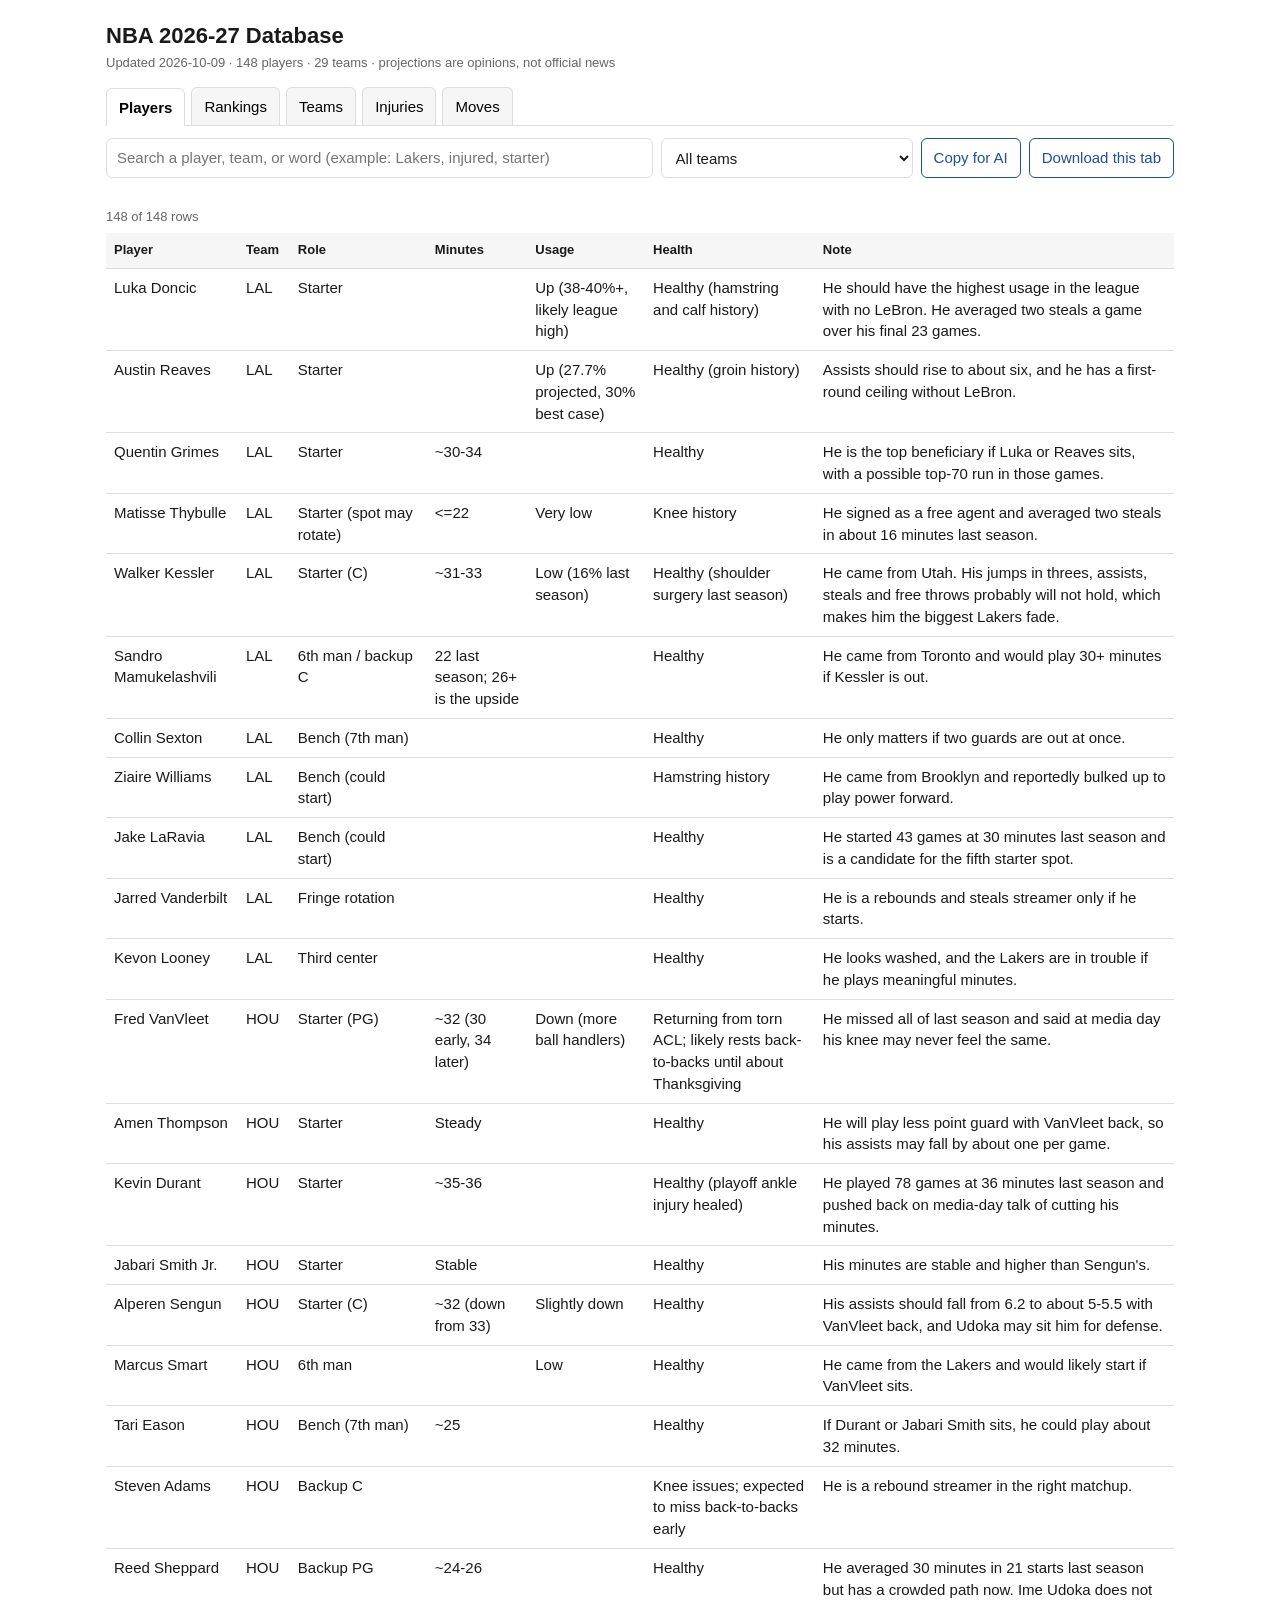
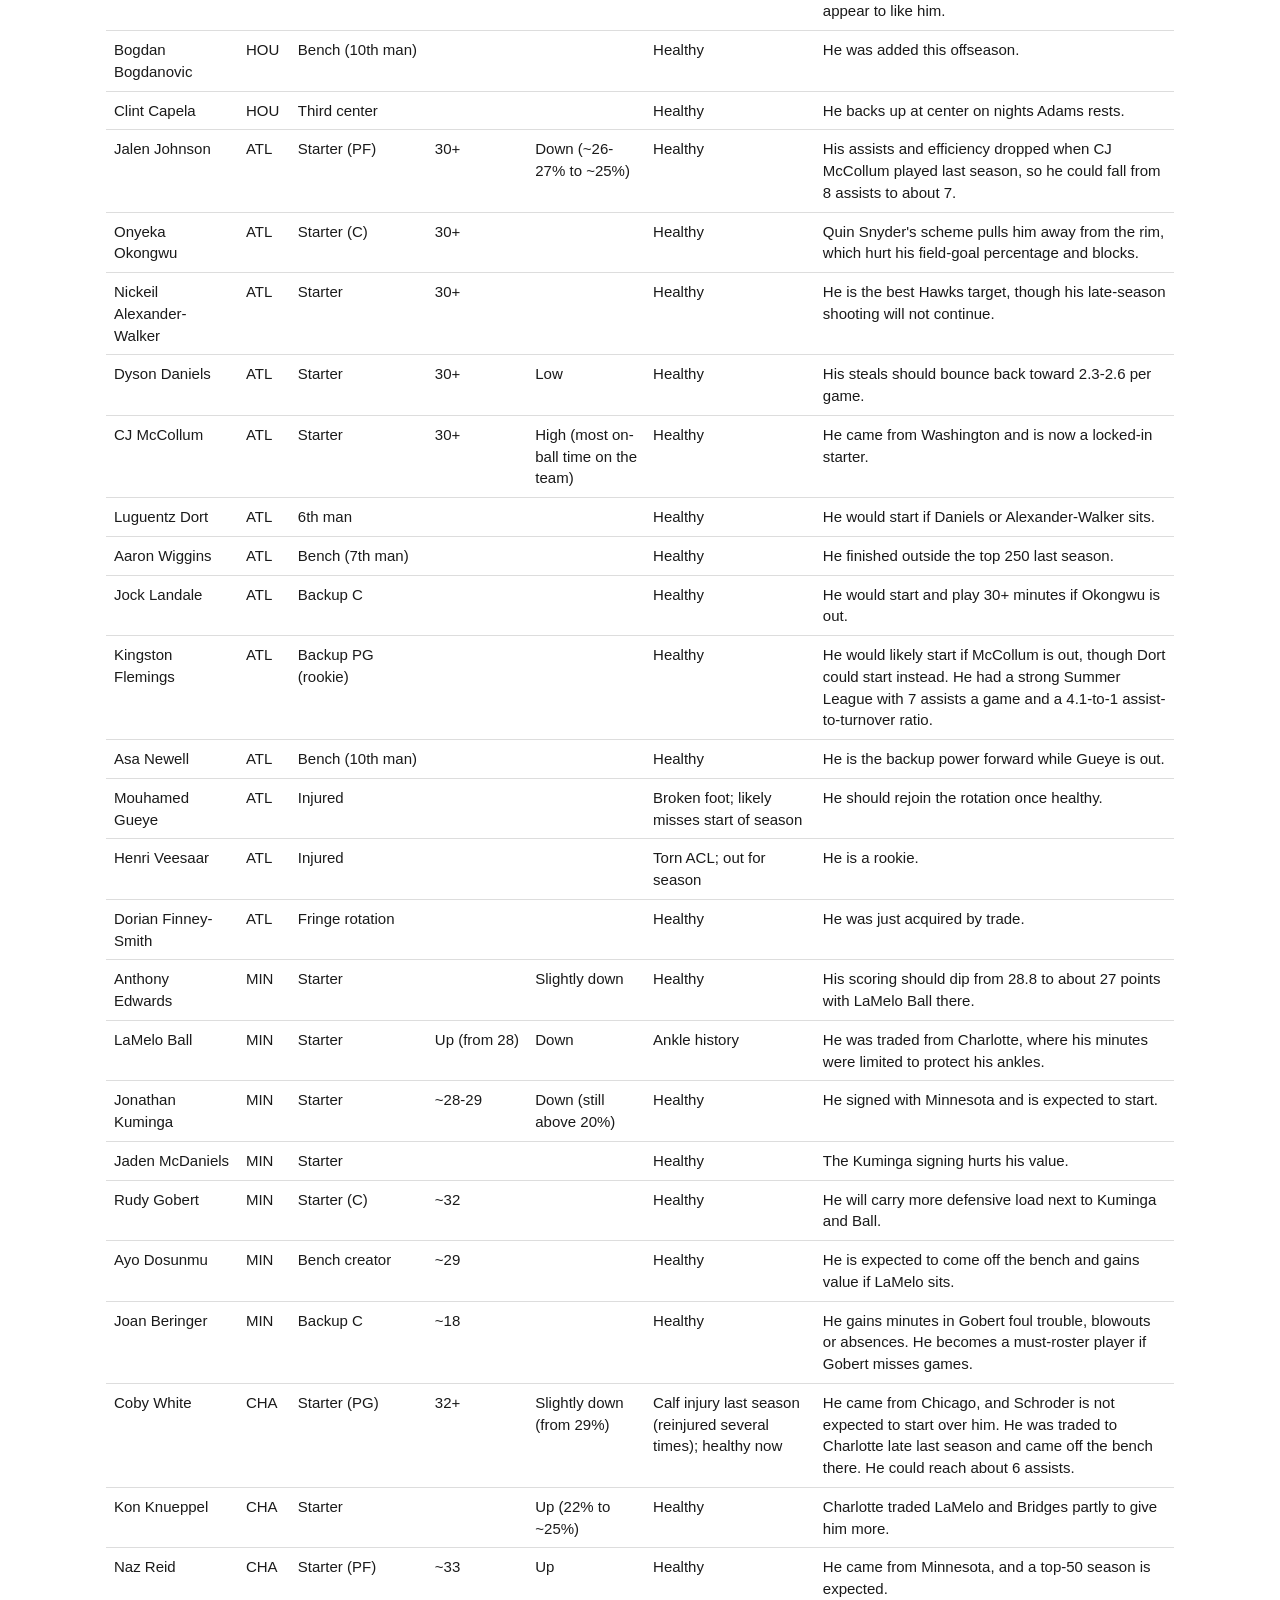
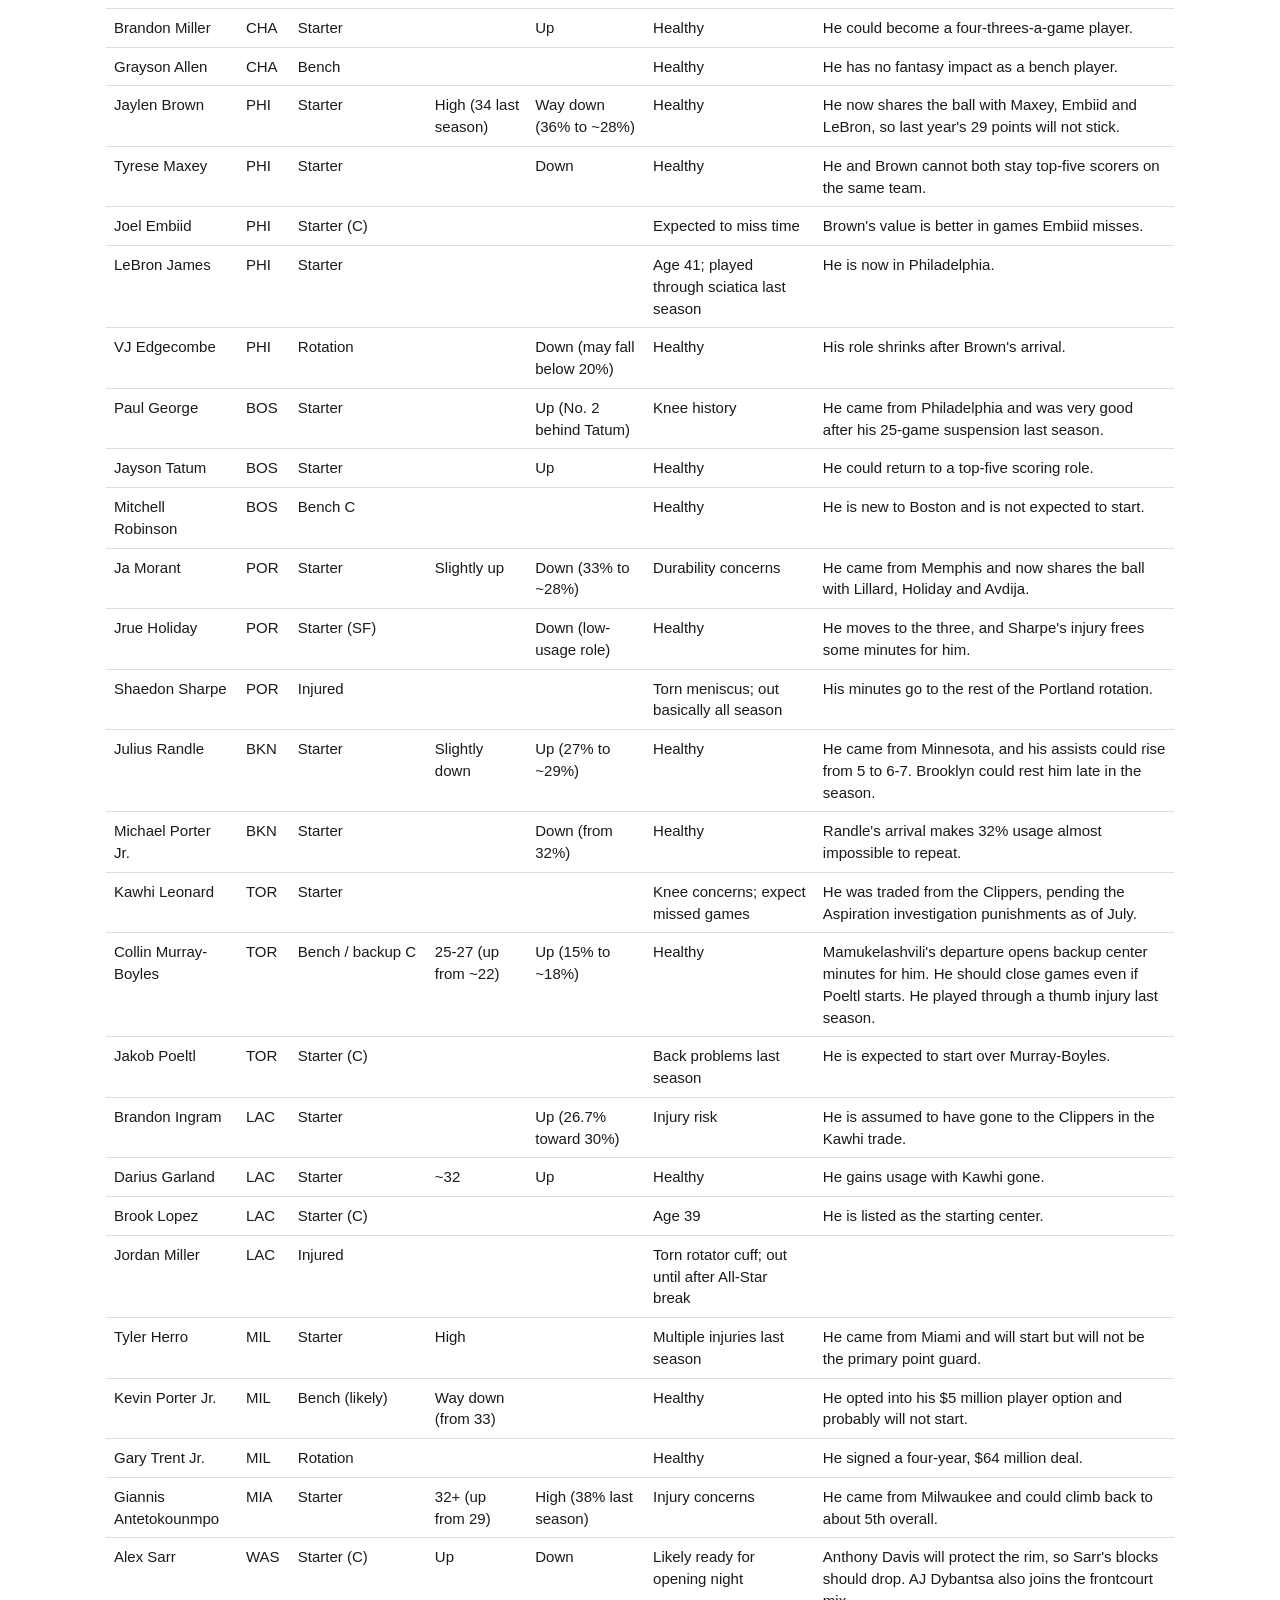
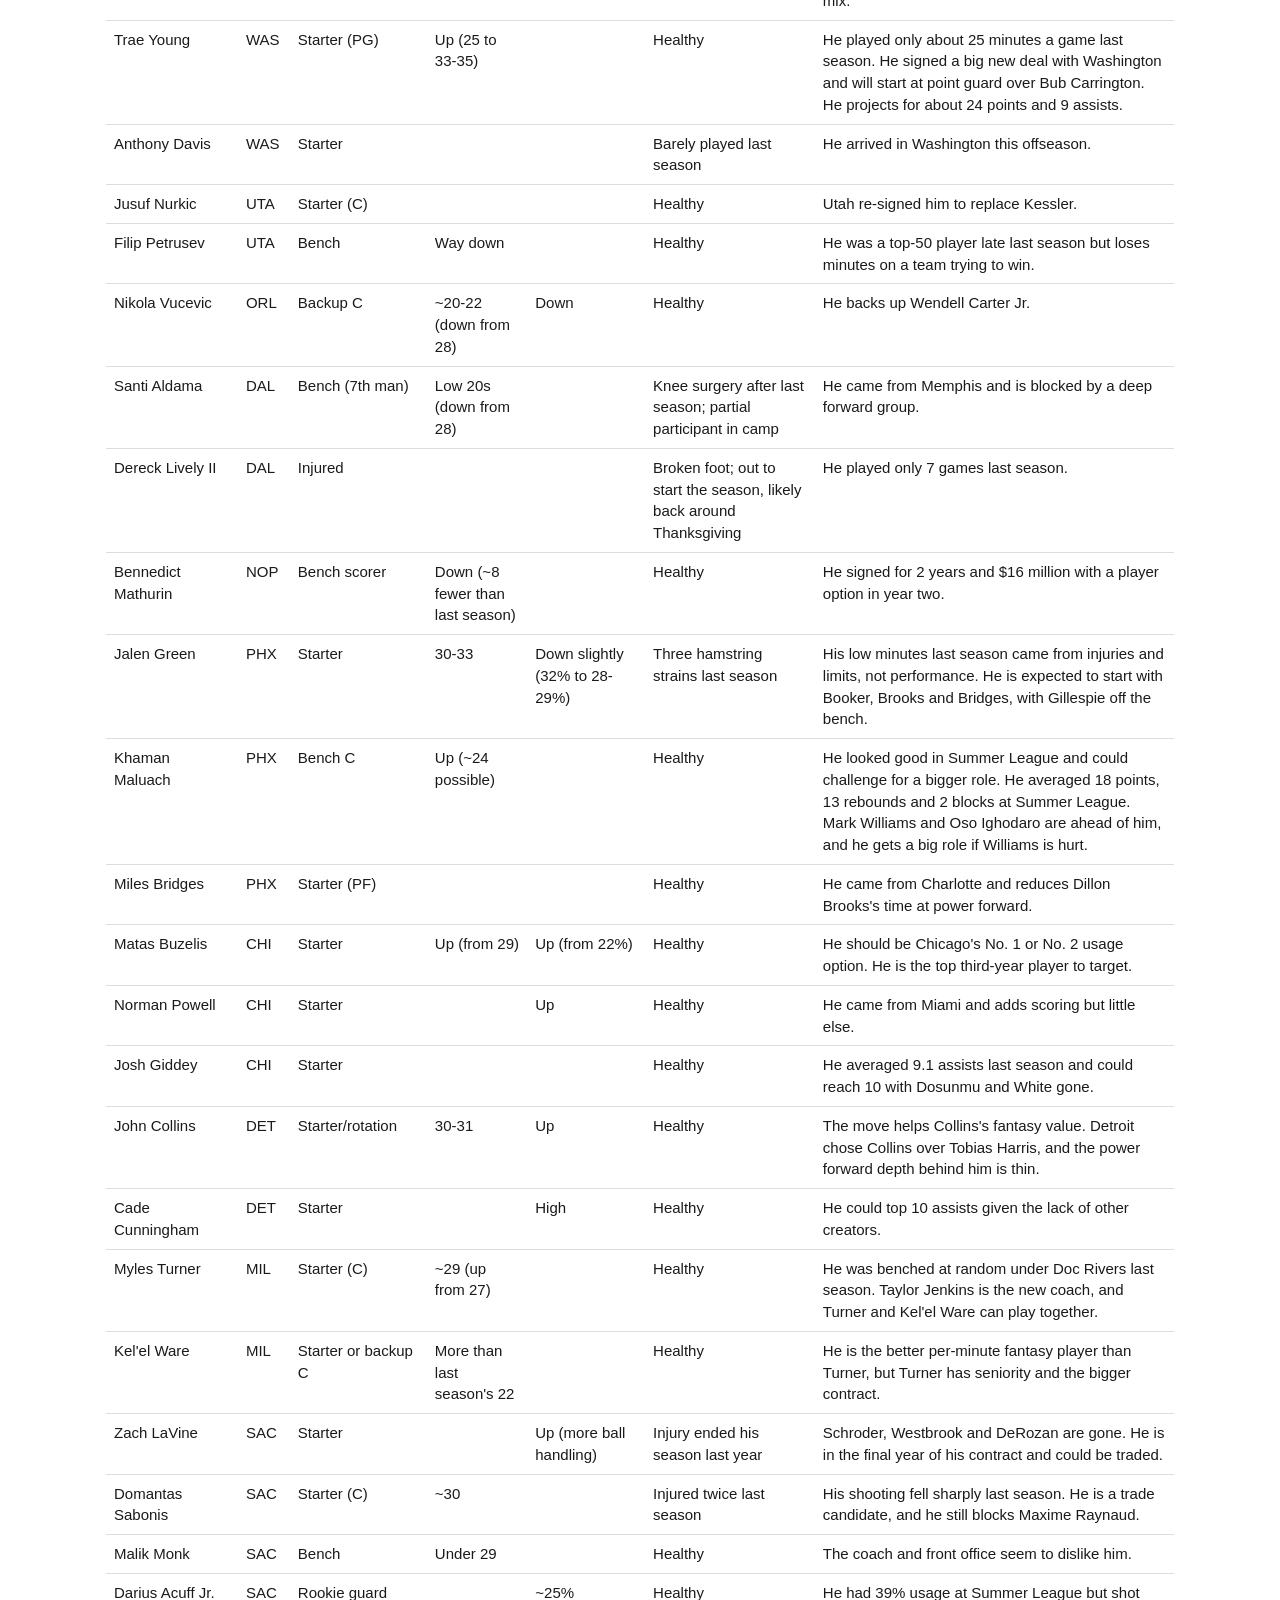
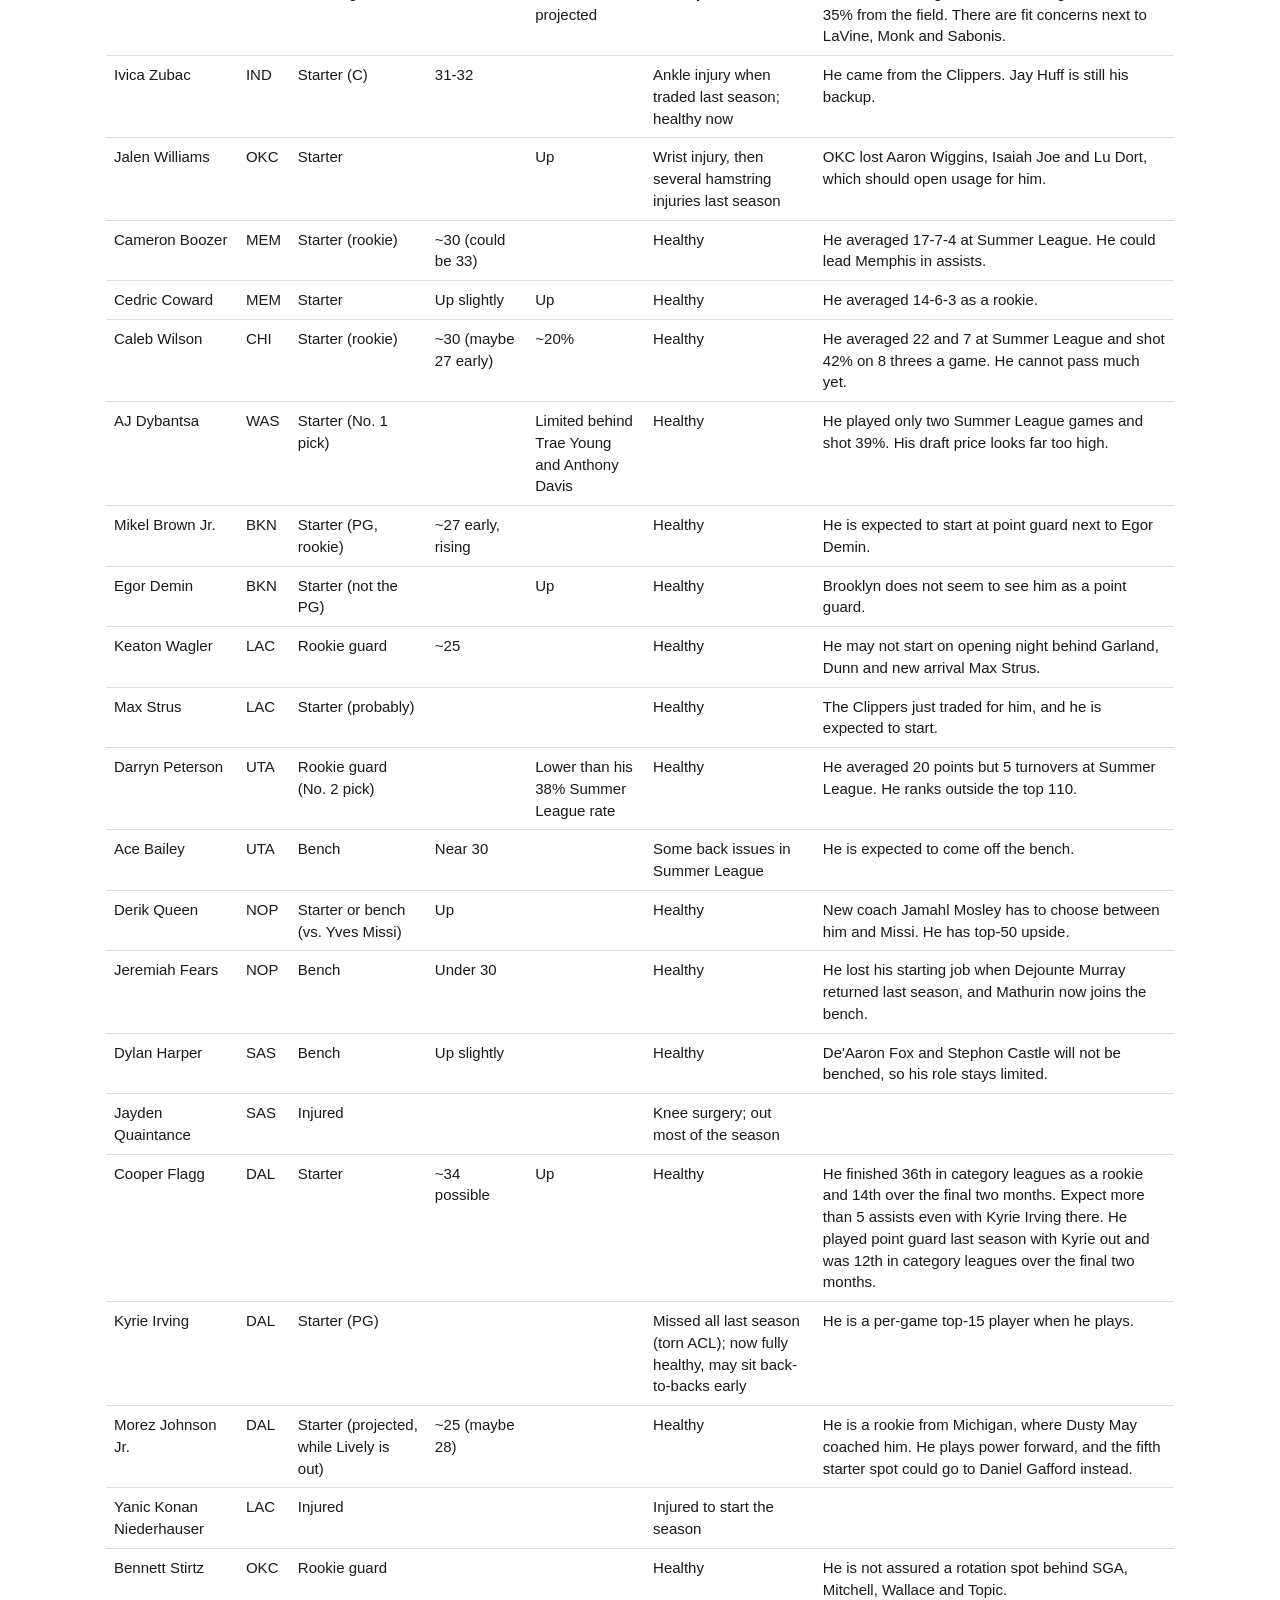
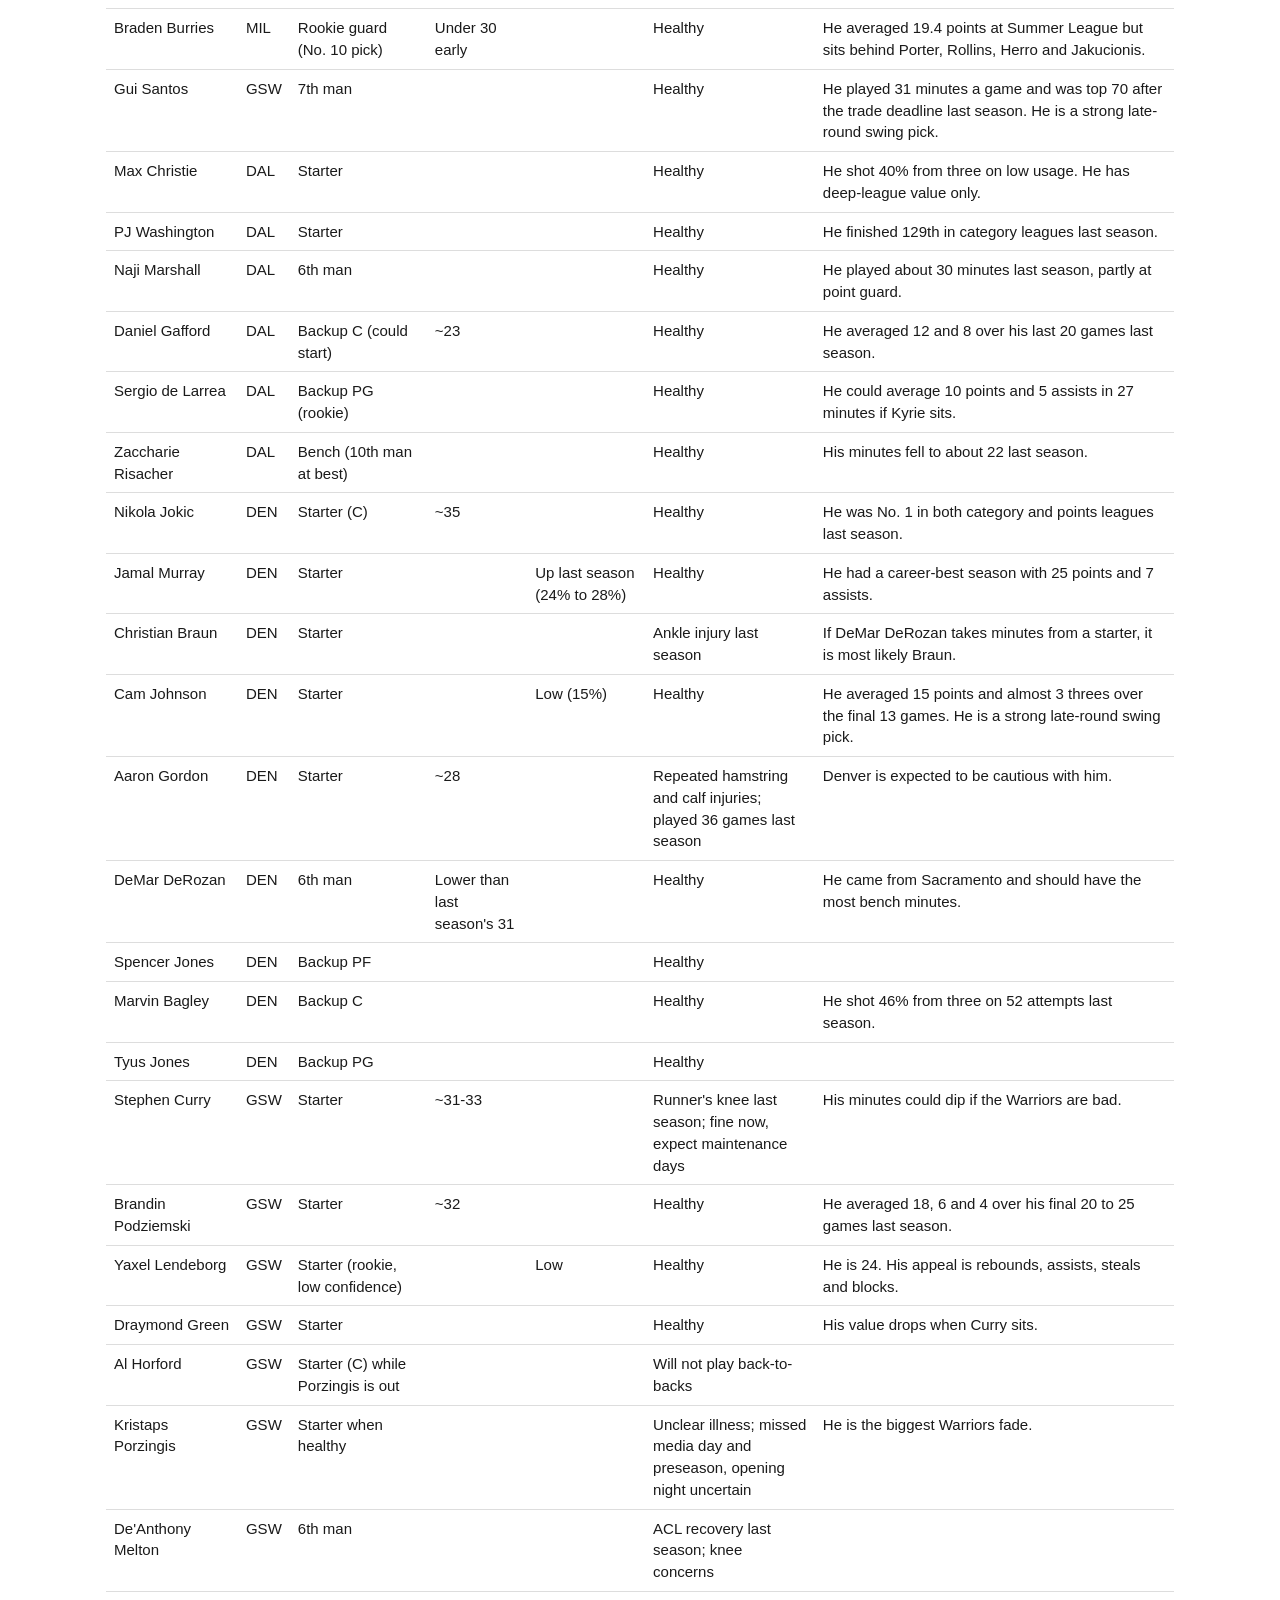
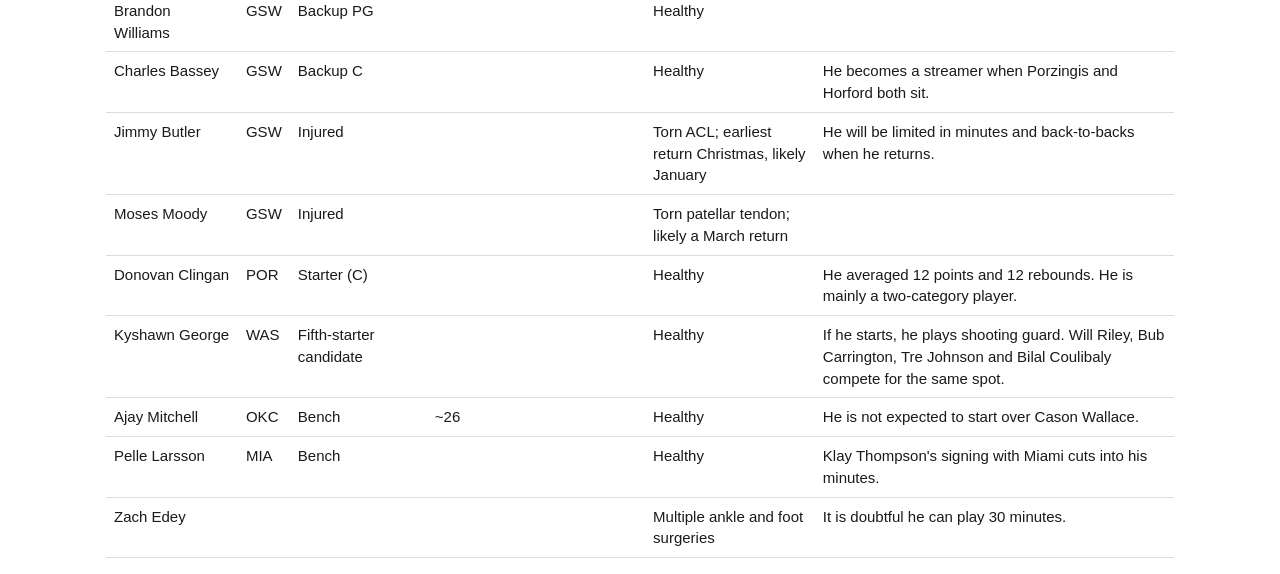
==== commit 5c68efee: "Add preseason Rankings tab (Top 250 order with role and health tags) Co-Authored-By: Claude Opus 5.5" ====
--- a/index.html
+++ b/index.html
@@ -58,6 +58,7 @@
 <script>
 const TABS = {
   players:  { label:"Players",  cols:[["player","Player"],["team","Team"],["role","Role"],["minutes","Minutes"],["usage","Usage"],["status","Health"],["note","Note"]] },
+  rankings: { label:"Rankings", cols:[["rank","Rank"],["player","Player"],["pos","Pos"],["team","Team"],["change","Change"],["note","Note"]] },
   teams:    { label:"Teams",    cols:[["team","Team"],["starters","Projected starters"],["bench","Bench order"],["backup_c","Backup C"],["coach","Coach"],["notes","Notes"]] },
   injuries: { label:"Injuries", cols:[["player","Player"],["team","Team"],["status","Health"],["note","Note"]] },
   moves:    { label:"Moves",    cols:[["player","Player"],["from","From"],["to","To"],["type","Type"],["note","Note"]] }
